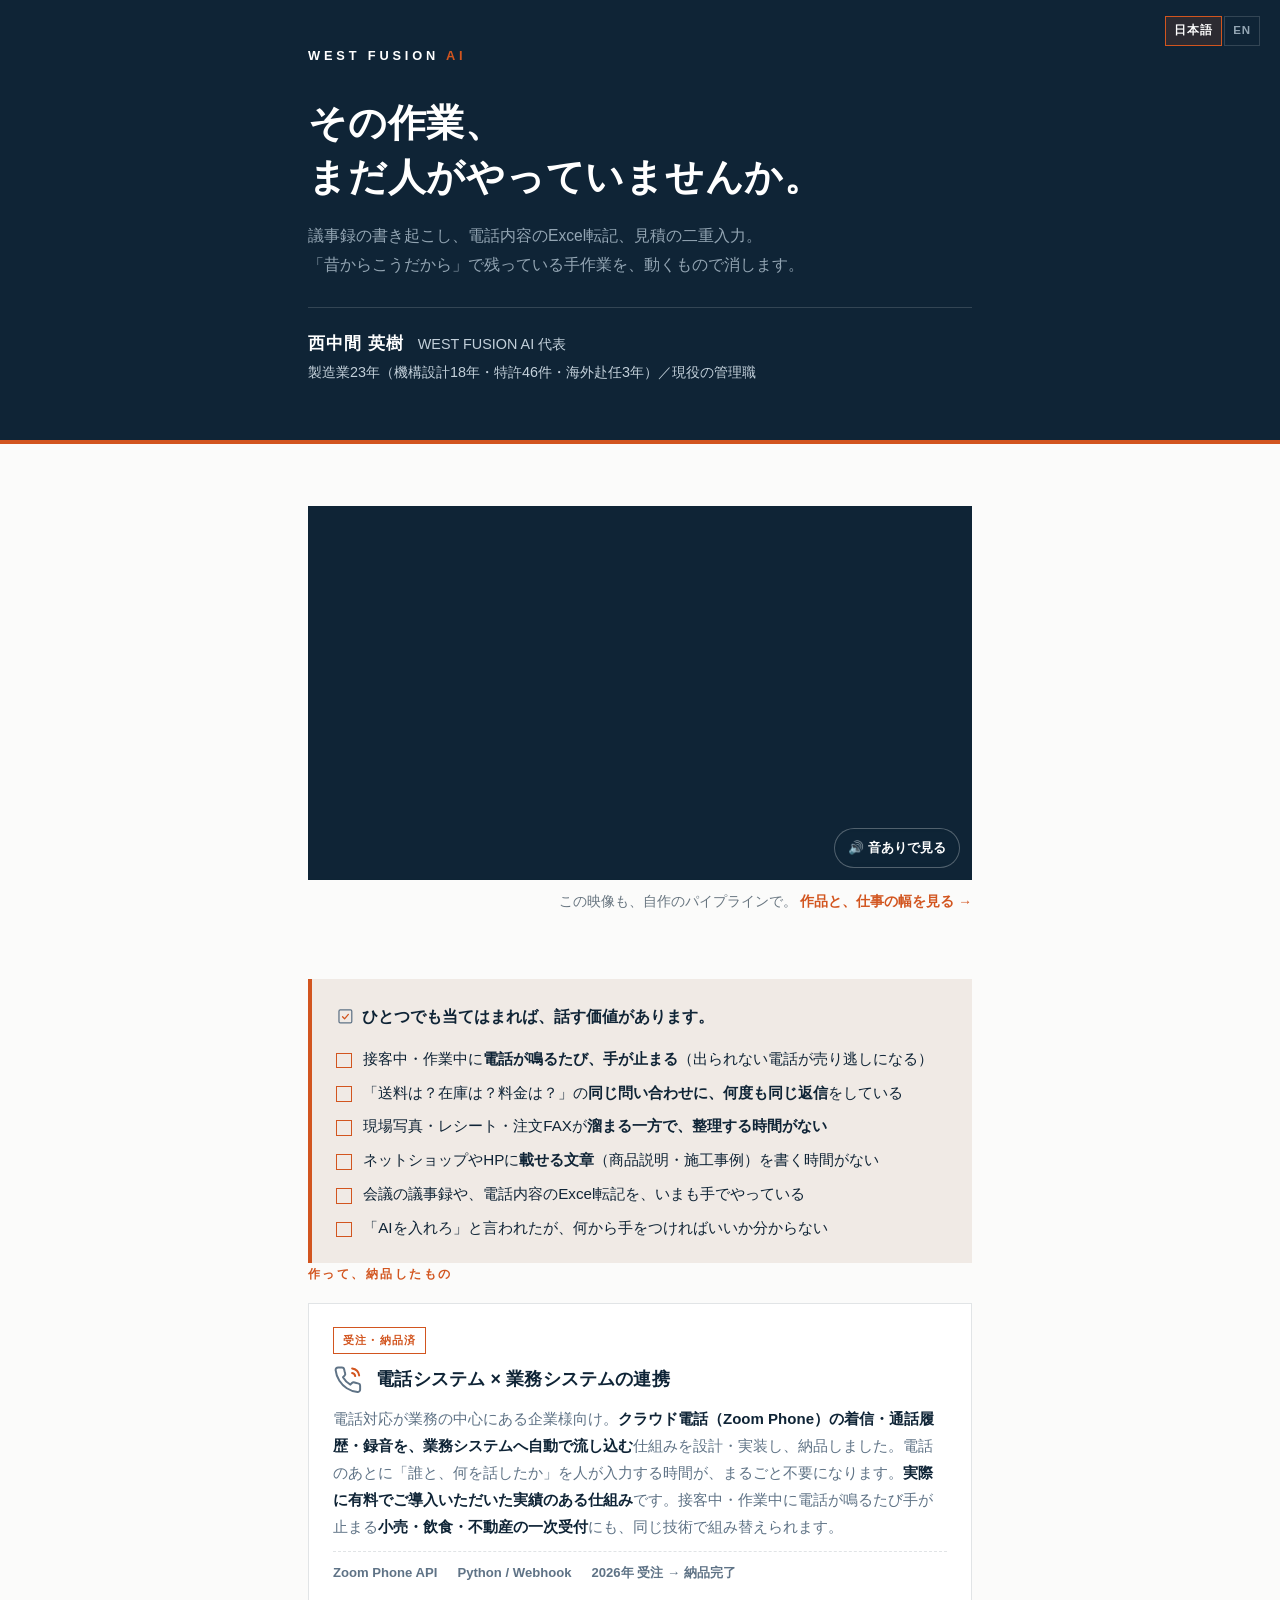
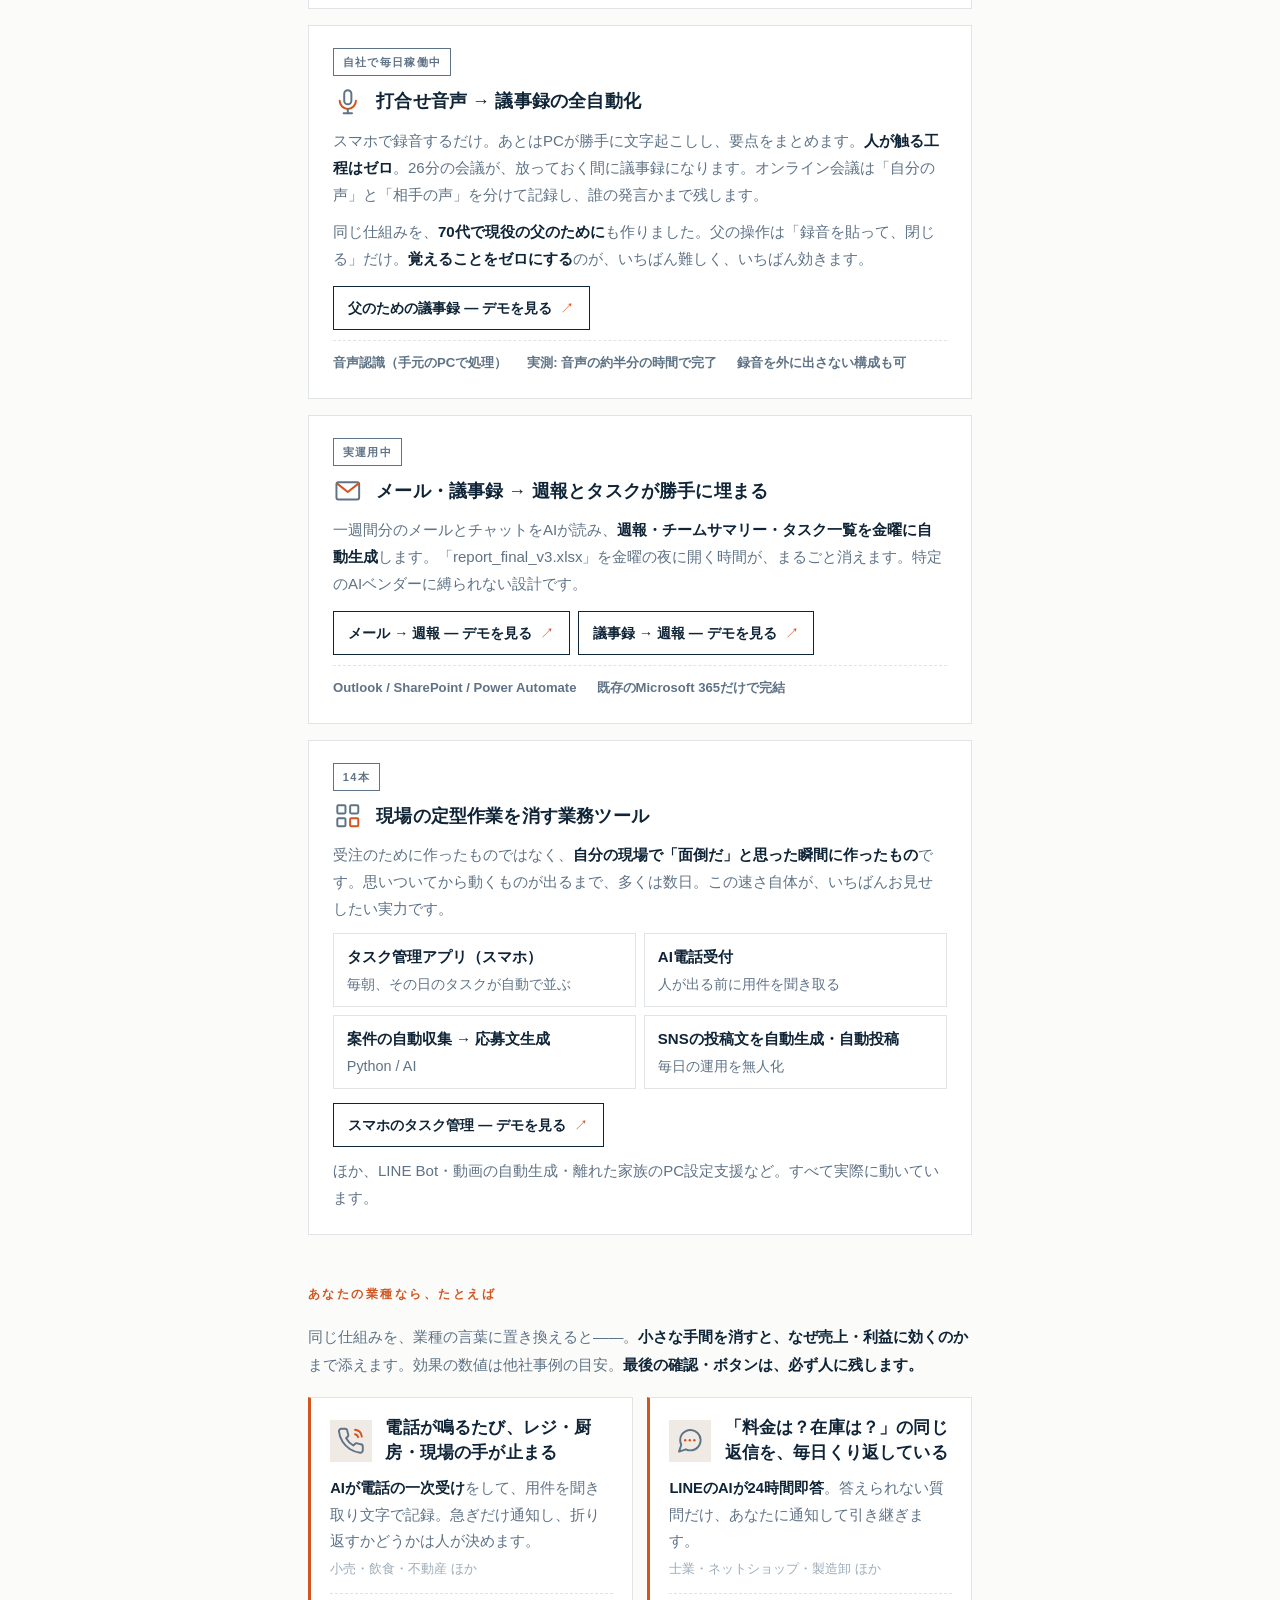
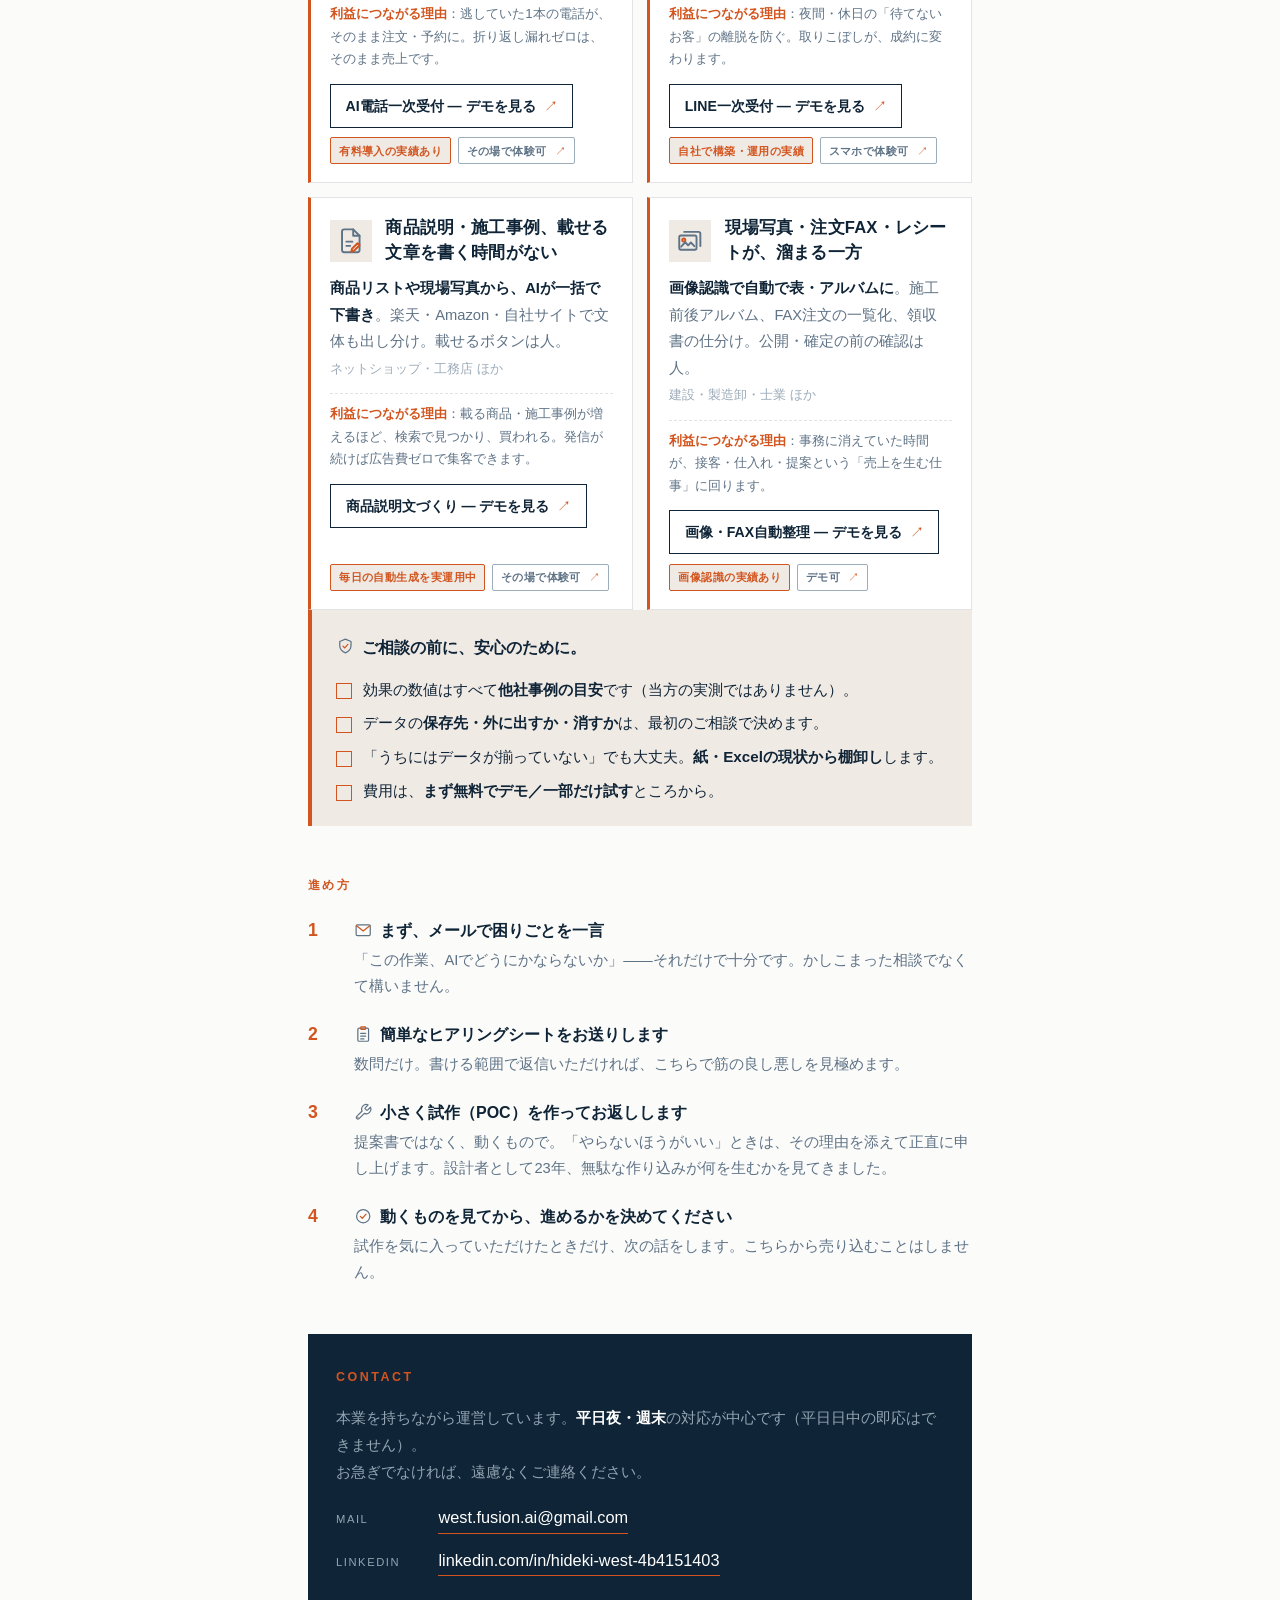
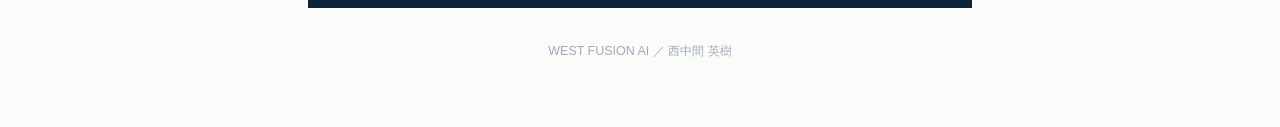
==== index.html @ ab620487 "feat: トップ⇄ポートフォリオを相互に繋ぐ(portfolioが孤立ページだったのを解消) 名刺QRの飛び先はトップのみで、/portfolio/ へはURL直打ちでしか辿り着けなかった。 - ト" ====
<!DOCTYPE html>
<html lang="ja">
<head>
<meta charset="utf-8">
<meta name="viewport" content="width=device-width, initial-scale=1">
<meta name="robots" content="noindex, nofollow">
<title>WEST FUSION AI — その作業、まだ人がやっていませんか。</title>
<style>
  :root{
    /* 帯(ヘッダー/連絡先)は両テーマとも常に濃紺で固定する。
       文字色トークン(--ink)と背景トークン(--band)を分けないと、
       ダークテーマで紺が反転して白文字が白背景に乗る。 */
    --band:#0F2436;
    --band-fg:#C3D0DA;
    --band-fg-strong:#FFFFFF;
    --band-muted:#93A5B3;
    --band-rule:rgba(255,255,255,.15);

    --ink:#0F2436;
    --ink-2:#17324A;
    --paper:#FBFBFA;
    --rust:#D2551F;
    --rust-soft:#F0EAE5;
    --steel:#5F7386;
    --steel-pale:#9DACB9;
    --rule:rgba(15,36,54,.12);
    --card:#FFFFFF;
    --jp:"Yu Gothic","游ゴシック体",YuGothic,"Hiragino Kaku Gothic ProN","Noto Sans JP",Meiryo,sans-serif;
    --en:"Helvetica Neue",Arial,"Segoe UI",sans-serif;
  }
  @media (prefers-color-scheme: dark){
    :root{--paper:#101820;--card:#18222C;--ink:#E6ECF1;--ink-2:#FFFFFF;--steel:#9BAEBE;--steel-pale:#6D8090;--rule:rgba(255,255,255,.12);--rust-soft:#2A2018;}
  }
  :root[data-theme="dark"]{--paper:#101820;--card:#18222C;--ink:#E6ECF1;--ink-2:#FFFFFF;--steel:#9BAEBE;--steel-pale:#6D8090;--rule:rgba(255,255,255,.12);--rust-soft:#2A2018;}
  :root[data-theme="light"]{--paper:#FBFBFA;--card:#FFFFFF;--ink:#0F2436;--ink-2:#17324A;--steel:#5F7386;--steel-pale:#9DACB9;--rule:rgba(15,36,54,.12);--rust-soft:#F0EAE5;}

  *{box-sizing:border-box}
  body{
    margin:0;background:var(--paper);color:var(--ink);
    font-family:var(--jp);line-height:1.85;
    font-feature-settings:"palt" 1;-webkit-font-smoothing:antialiased;
  }
  .wrap{max-width:44rem;margin:0 auto;padding:0 1.25rem 4rem}

  /* language toggle */
  .lang{
    position:absolute;top:1rem;right:1.25rem;z-index:2;
    display:flex;gap:.15rem;font-family:var(--en);font-size:.72rem;font-weight:700;letter-spacing:.08em;
  }
  .lang a{
    color:var(--band-muted);text-decoration:none;padding:.2rem .5rem;border:1px solid var(--band-rule);
  }
  .lang a[aria-current="true"]{color:var(--band-fg-strong);border-color:var(--rust);background:rgba(210,85,31,.15)}

  /* hero */
  header{
    position:relative;
    background:var(--band);color:var(--band-fg);
    padding:2.75rem 0 2.5rem;margin-bottom:2.5rem;
    border-bottom:4px solid var(--rust);
  }
  header .wrap{padding-bottom:0}
  .brand{
    font-family:var(--en);font-weight:700;font-size:.8rem;
    letter-spacing:.3em;color:var(--band-fg-strong);margin:0 0 1.75rem;
  }
  .brand span{color:var(--rust)}
  h1{
    font-size:clamp(1.55rem,5.6vw,2.35rem);line-height:1.45;margin:0 0 1rem;
    letter-spacing:.02em;text-wrap:balance;color:var(--band-fg-strong);font-weight:700;
  }
  .lede{margin:0;color:var(--band-muted);font-size:.98rem;max-width:34rem}
  .who{
    margin-top:1.75rem;padding-top:1.25rem;
    border-top:1px solid var(--band-rule);
    font-size:.9rem;color:var(--band-fg);
  }
  .who b{color:var(--band-fg-strong);font-size:1.05rem;letter-spacing:.06em}

  h2{
    font-size:.78rem;font-family:var(--en);letter-spacing:.2em;text-transform:uppercase;
    color:var(--rust);margin:3rem 0 1.1rem;font-weight:700;
  }
  h2:first-of-type{margin-top:0}

  /* checklist */
  .check{
    background:var(--rust-soft);border-left:4px solid var(--rust);
    padding:1.4rem 1.5rem;margin:0;
  }
  .check p{margin:0 0 .9rem;font-weight:700;font-size:1.02rem}
  .check ul{list-style:none;margin:0;padding:0;display:flex;flex-direction:column;gap:.55rem}
  .check li{position:relative;padding-left:1.7rem;font-size:.95rem;line-height:1.65}
  .check li::before{
    content:"";position:absolute;left:0;top:.45em;
    width:.85rem;height:.85rem;border:1.5px solid var(--rust);
  }

  /* proof cards */
  .proofs{display:flex;flex-direction:column;gap:1rem}
  .proof{
    background:var(--card);border:1px solid var(--rule);
    padding:1.4rem 1.5rem;display:flex;flex-direction:column;gap:.65rem;
  }
  .tag{
    display:inline-block;align-self:flex-start;
    font-size:.68rem;letter-spacing:.12em;font-weight:700;
    padding:.18rem .55rem;border:1px solid var(--rust);color:var(--rust);
  }
  .tag.live{border-color:var(--steel);color:var(--steel)}
  .proof h3{margin:0;font-size:1.12rem;line-height:1.5;letter-spacing:.01em}
  .proof p{margin:0;font-size:.94rem;color:var(--steel);line-height:1.8}
  .proof p b{color:var(--ink);font-weight:700}
  .meta{
    display:flex;flex-wrap:wrap;gap:.4rem 1.25rem;
    padding-top:.6rem;border-top:1px dashed var(--rule);
    font-size:.82rem;color:var(--steel-pale);font-family:var(--en);
  }
  .meta span b{color:var(--steel);font-family:var(--jp)}

  /* tools */
  .tools{display:grid;grid-template-columns:repeat(auto-fill,minmax(15rem,1fr));gap:.5rem;margin:0;padding:0;list-style:none}
  .tools li{
    font-size:.9rem;color:var(--steel);padding:.55rem .8rem;
    background:var(--card);border:1px solid var(--rule);
  }
  .tools li b{color:var(--ink);font-weight:700;display:block;font-size:.94rem}
  .note{font-size:.86rem;color:var(--steel-pale);margin:.9rem 0 0}

  /* demo links */
  .demos{display:flex;flex-wrap:wrap;gap:.5rem;margin-top:.2rem}
  .demo{
    display:inline-flex;align-items:center;gap:.5rem;
    text-decoration:none;font-size:.88rem;font-weight:700;
    color:var(--ink);background:transparent;
    border:1.5px solid var(--ink);padding:.5rem .9rem;
    transition:background .15s ease,color .15s ease;
  }
  .demo::after{content:"↗";font-family:var(--en);color:var(--rust);font-weight:400}
  .demo:hover,.demo:focus-visible{background:var(--ink);color:var(--paper)}
  .demo:hover::after,.demo:focus-visible::after{color:var(--rust)}
  .demo:focus-visible{outline:2px solid var(--rust);outline-offset:2px}
  @media (prefers-reduced-motion: reduce){.demo{transition:none}}

  /* how */
  .steps{list-style:none;counter-reset:s;margin:0;padding:0;display:flex;flex-direction:column;gap:1.15rem}
  .steps > li{
    counter-increment:s;
    display:grid;grid-template-columns:1.9rem minmax(0,1fr);
    column-gap:1rem;align-items:baseline;
  }
  .steps > li::before{
    content:counter(s);font-family:var(--en);font-weight:700;
    color:var(--rust);font-size:1.1rem;
  }
  .steps .step-body{min-width:0}
  .steps b{display:block;font-size:1rem;margin-bottom:.15rem}
  .steps span{display:block;font-size:.92rem;color:var(--steel);line-height:1.75}

  /* contact */
  .contact{
    margin-top:3rem;background:var(--band);color:var(--band-fg);
    padding:2rem 1.75rem;display:flex;flex-direction:column;gap:1rem;
  }
  .contact h2{color:var(--rust);margin:0}
  .contact p{margin:0;color:var(--band-muted);font-size:.92rem}
  .contact p b{color:var(--band-fg-strong)}
  .contact a{
    color:var(--band-fg-strong);text-decoration:none;border-bottom:1px solid var(--rust);
    font-family:var(--en);font-size:1.02rem;word-break:break-all;
  }
  .contact a:focus-visible{outline:2px solid var(--rust);outline-offset:3px}
  .rows{display:flex;flex-direction:column;gap:.7rem}
  .rows div{display:flex;gap:.9rem;align-items:baseline;flex-wrap:wrap}
  .rows .k{
    font-family:var(--en);font-size:.7rem;letter-spacing:.14em;text-transform:uppercase;
    color:var(--band-muted);min-width:5.5rem;
  }
  footer{margin-top:2rem;font-size:.78rem;color:var(--steel-pale);text-align:center}

  /* 業種別ユースケース */
  .lede2{color:var(--steel);font-size:.95rem;margin:.2rem 0 1.2rem;line-height:1.8}
  .lede2 b{color:var(--ink)}
  .uses{display:grid;grid-template-columns:1fr;gap:.9rem;margin:0}
  @media(min-width:40rem){.uses{grid-template-columns:1fr 1fr}}
  .use{background:var(--card);border:1px solid var(--rule);border-left:3px solid var(--rust);padding:1.1rem 1.2rem;display:flex;flex-direction:column;gap:.6rem}
  .use h3{margin:0;font-size:1.04rem;line-height:1.5;letter-spacing:.01em}
  .use p{margin:0;font-size:.92rem;color:var(--steel);line-height:1.8}
  .use p b{color:var(--ink);font-weight:700}
  .use small{color:var(--steel-pale);font-size:.82rem}
  .use .why{font-size:.83rem;color:var(--steel);background:transparent;border-top:1px dashed var(--rule);padding:.55rem 0 0;margin:.15rem 0 0;line-height:1.7}
  .use .why b{color:var(--rust);font-weight:700}
  .tags2{display:flex;flex-wrap:wrap;gap:.4rem;margin-top:auto}
  .t2{font-size:.68rem;font-weight:700;letter-spacing:.04em;padding:.16rem .5rem;border-radius:2px}
  .t2.real{background:var(--rust-soft);color:var(--rust);border:1px solid var(--rust)}
  .t2.demo{background:transparent;color:var(--steel);border:1px solid var(--steel-pale)}

  /* インラインSVGアイコン（線画・steel×rustの2色。currentColor+トークンで両テーマ対応） */
  .icon{fill:none;stroke:currentColor;stroke-width:1.6;stroke-linecap:round;stroke-linejoin:round;flex:none}
  .hd{display:flex;gap:.85rem;align-items:center}
  .hd h3{flex:1;min-width:0}
  .uicon{width:2.6rem;height:2.6rem;padding:.4rem;background:var(--rust-soft);color:var(--steel)}
  .picon{width:1.85rem;height:1.85rem;color:var(--steel)}
  .sicon{display:inline-block;width:1.15em;height:1.15em;vertical-align:-.2em;margin-right:.45em;color:var(--steel)}
</style>
</head>
<body>

<!-- アイコン定義（インラインSVGのみ・外部参照なし） -->
<svg width="0" height="0" style="position:absolute" aria-hidden="true">
  <defs>
    <symbol id="ic-phone" viewBox="0 0 24 24">
      <path d="M22 16.92v3a2 2 0 0 1-2.18 2 19.79 19.79 0 0 1-8.63-3.07 19.5 19.5 0 0 1-6-6 19.79 19.79 0 0 1-3.07-8.67A2 2 0 0 1 4.11 2h3a2 2 0 0 1 2 1.72 12.84 12.84 0 0 0 .7 2.81 2 2 0 0 1-.45 2.11L8.09 9.91a16 16 0 0 0 6 6l1.27-1.27a2 2 0 0 1 2.11-.45 12.84 12.84 0 0 0 2.81.7A2 2 0 0 1 22 16.92z"/>
      <path stroke="var(--rust)" d="M15.5 6.5a2.9 2.9 0 0 1 2.5 2.5"/>
      <path stroke="var(--rust)" d="M15.5 2.8a6.6 6.6 0 0 1 5.7 5.7"/>
    </symbol>
    <symbol id="ic-chat" viewBox="0 0 24 24">
      <path d="M21 11.5a8.38 8.38 0 0 1-.9 3.8 8.5 8.5 0 0 1-7.6 4.7 8.38 8.38 0 0 1-3.8-.9L3 21l1.9-5.7a8.38 8.38 0 0 1-.9-3.8 8.5 8.5 0 0 1 4.7-7.6 8.38 8.38 0 0 1 3.8-.9h.5a8.48 8.48 0 0 1 8 8v.5z"/>
      <circle cx="8.2" cy="11.5" r="1" fill="var(--rust)" stroke="none"/>
      <circle cx="12" cy="11.5" r="1" fill="var(--rust)" stroke="none"/>
      <circle cx="15.8" cy="11.5" r="1" fill="var(--rust)" stroke="none"/>
    </symbol>
    <symbol id="ic-doc" viewBox="0 0 24 24">
      <path d="M14 2.5H6.5a1.8 1.8 0 0 0-1.8 1.8v15.4a1.8 1.8 0 0 0 1.8 1.8h11a1.8 1.8 0 0 0 1.8-1.8V7.8z"/>
      <path d="M14 2.5v5.3h5.3"/>
      <path d="M8.3 12.7h5"/>
      <path d="M8.3 16.2h3.2"/>
      <path stroke="var(--rust)" d="M13 18.6l4.6-4.6 1.7 1.7-4.6 4.6-2.3.6z"/>
    </symbol>
    <symbol id="ic-photos" viewBox="0 0 24 24">
      <path d="M7.3 4.6h11.9a1.6 1.6 0 0 1 1.6 1.6v10.2"/>
      <rect x="3.2" y="7.6" width="14.4" height="11.8" rx="1.4"/>
      <circle cx="7" cy="11.4" r="1.3" stroke="var(--rust)"/>
      <path d="M4.8 16.9l3.4-3.7 2.4 2.6 2.3-2.4 2.9 3.1"/>
    </symbol>
    <symbol id="ic-mic" viewBox="0 0 24 24">
      <path d="M12 2.6a2.9 2.9 0 0 1 2.9 2.9v5.6a2.9 2.9 0 0 1-5.8 0V5.5A2.9 2.9 0 0 1 12 2.6z"/>
      <path stroke="var(--rust)" d="M18.6 11.2a6.6 6.6 0 0 1-13.2 0"/>
      <path d="M12 17.8v3.4"/>
      <path d="M8.6 21.2h6.8"/>
    </symbol>
    <symbol id="ic-mail" viewBox="0 0 24 24">
      <rect x="2.8" y="5" width="18.4" height="14" rx="1.6"/>
      <path stroke="var(--rust)" d="M3.4 6.2 12 13l8.6-6.8"/>
    </symbol>
    <symbol id="ic-grid" viewBox="0 0 24 24">
      <rect x="3.5" y="3.5" width="6.6" height="6.6" rx=".9"/>
      <rect x="13.9" y="3.5" width="6.6" height="6.6" rx=".9"/>
      <rect x="3.5" y="13.9" width="6.6" height="6.6" rx=".9"/>
      <rect x="13.9" y="13.9" width="6.6" height="6.6" rx=".9" stroke="var(--rust)"/>
    </symbol>
    <symbol id="ic-check" viewBox="0 0 24 24">
      <rect x="3.8" y="3.8" width="16.4" height="16.4" rx="1.6"/>
      <path stroke="var(--rust)" d="M8.4 12.4l2.6 2.7 4.8-5.6"/>
    </symbol>
    <symbol id="ic-shield" viewBox="0 0 24 24">
      <path d="M12 2.8l7.2 2.9v5.2c0 4.6-3 7.7-7.2 9.3-4.2-1.6-7.2-4.7-7.2-9.3V5.7z"/>
      <path stroke="var(--rust)" d="M8.9 11.7l2.3 2.3 4-4.6"/>
    </symbol>
    <symbol id="ic-sheet" viewBox="0 0 24 24">
      <rect x="5" y="4.2" width="14" height="17" rx="1.6"/>
      <rect x="8.8" y="2.4" width="6.4" height="3.4" rx="1" stroke="var(--rust)"/>
      <path d="M8.8 11h6.4"/>
      <path d="M8.8 14.6h6.4"/>
      <path d="M8.8 18.2h4.2"/>
    </symbol>
    <symbol id="ic-build" viewBox="0 0 24 24">
      <path d="M14.7 6.3a1 1 0 0 0 0 1.4l1.6 1.6a1 1 0 0 0 1.4 0l3.77-3.77a6 6 0 0 1-7.94 7.94l-6.91 6.91a2.12 2.12 0 0 1-3-3l6.91-6.91a6 6 0 0 1 7.94-7.94l-3.76 3.76z"/>
      <circle cx="5.1" cy="18.9" r=".95" fill="var(--rust)" stroke="none"/>
    </symbol>
    <symbol id="ic-decide" viewBox="0 0 24 24">
      <circle cx="12" cy="12" r="8.6"/>
      <path stroke="var(--rust)" d="M8.3 12.3l2.5 2.6 4.9-5.5"/>
    </symbol>
  </defs>
</svg>

<header>
  <nav class="lang" aria-label="Language">
    <a href="/" hreflang="ja" aria-current="true">日本語</a>
    <a href="/en/" hreflang="en">EN</a>
  </nav>
  <div class="wrap">
    <p class="brand">WEST FUSION <span>AI</span></p>
    <h1>その作業、<br>まだ人がやっていませんか。</h1>
    <p class="lede">議事録の書き起こし、電話内容のExcel転記、見積の二重入力。<br>「昔からこうだから」で残っている手作業を、動くもので消します。</p>
    <p class="who"><b>西中間 英樹</b>　WEST FUSION AI 代表<br>製造業23年（機構設計18年・特許46件・海外赴任3年）／現役の管理職</p>
  </div>
</header>

<style>
  .reel-hero{padding:1.4rem 0 0}
  .reel{position:relative;aspect-ratio:16/9;background:var(--band);border:1px solid var(--rule);overflow:hidden}
  .reel video{width:100%;height:100%;display:block;object-fit:cover}
  .reel-sound{position:absolute;right:.7rem;bottom:.7rem;font:inherit;font-size:.8rem;font-weight:700;
    color:#fff;background:rgba(15,36,54,.72);border:1px solid rgba(255,255,255,.28);
    padding:.42rem .82rem;border-radius:999px;cursor:pointer;-webkit-backdrop-filter:blur(2px);backdrop-filter:blur(2px)}
  .reel-sound:hover,.reel-sound:focus-visible{background:var(--rust);border-color:var(--rust);outline:none}
  .reel-more{margin:.6rem 0 0;text-align:right;font-size:.86rem}
  .reel-more a{color:var(--rust);text-decoration:none;font-weight:700;border-bottom:1px solid transparent;padding-bottom:1px}
  .reel-more a:hover,.reel-more a:focus-visible{border-bottom-color:var(--rust);outline:none}
  .reel-more .sub{color:var(--ink);opacity:.62;font-weight:400}
</style>
<section class="reel-hero">
  <div class="wrap">
    <div class="reel">
      <video id="reelvid" src="hero_reel.mp4" autoplay muted loop playsinline preload="metadata"></video>
      <button class="reel-sound" id="reelSound" type="button" aria-label="音ありで最初から再生">🔊 音ありで見る</button>
    </div>
    <p class="reel-more"><span class="sub">この映像も、自作のパイプラインで。</span> <a href="portfolio/">作品と、仕事の幅を見る →</a></p>
  </div>
</section>
<script>
  (function(){
    var v=document.getElementById('reelvid'),b=document.getElementById('reelSound');
    if(!v||!b)return;
    b.addEventListener('click',function(){
      if(v.muted){v.muted=false;v.loop=false;v.currentTime=0;v.play();b.textContent='🔇 ミュート';}
      else{v.muted=true;v.loop=true;b.textContent='🔊 音ありで見る';}
    });
    v.addEventListener('ended',function(){v.muted=true;v.loop=true;v.play();b.textContent='🔊 音ありで見る';});
  })();
</script>

<main class="wrap">

  <section class="check">
    <p><svg class="icon sicon" aria-hidden="true"><use href="#ic-check"/></svg>ひとつでも当てはまれば、話す価値があります。</p>
    <ul>
      <li>接客中・作業中に<b>電話が鳴るたび、手が止まる</b>（出られない電話が売り逃しになる）</li>
      <li>「送料は？在庫は？料金は？」の<b>同じ問い合わせに、何度も同じ返信</b>をしている</li>
      <li>現場写真・レシート・注文FAXが<b>溜まる一方で、整理する時間がない</b></li>
      <li>ネットショップやHPに<b>載せる文章</b>（商品説明・施工事例）を書く時間がない</li>
      <li>会議の議事録や、電話内容のExcel転記を、いまも手でやっている</li>
      <li>「AIを入れろ」と言われたが、何から手をつければいいか分からない</li>
    </ul>
  </section>

  <h2>作って、納品したもの</h2>
  <div class="proofs">

    <article class="proof">
      <span class="tag">受注・納品済</span>
      <div class="hd"><svg class="icon picon" aria-hidden="true"><use href="#ic-phone"/></svg><h3>電話システム × 業務システムの連携</h3></div>
      <p>電話対応が業務の中心にある企業様向け。<b>クラウド電話（Zoom Phone）の着信・通話履歴・録音を、業務システムへ自動で流し込む</b>仕組みを設計・実装し、納品しました。電話のあとに「誰と、何を話したか」を人が入力する時間が、まるごと不要になります。<b>実際に有料でご導入いただいた実績のある仕組み</b>です。接客中・作業中に電話が鳴るたび手が止まる<b>小売・飲食・不動産の一次受付</b>にも、同じ技術で組み替えられます。</p>
      <div class="meta">
        <span><b>Zoom Phone API</b></span>
        <span><b>Python / Webhook</b></span>
        <span><b>2026年 受注 → 納品完了</b></span>
      </div>
    </article>

    <article class="proof">
      <span class="tag live">自社で毎日稼働中</span>
      <div class="hd"><svg class="icon picon" aria-hidden="true"><use href="#ic-mic"/></svg><h3>打合せ音声 → 議事録の全自動化</h3></div>
      <p>スマホで録音するだけ。あとはPCが勝手に文字起こしし、要点をまとめます。<b>人が触る工程はゼロ</b>。26分の会議が、放っておく間に議事録になります。オンライン会議は「自分の声」と「相手の声」を分けて記録し、誰の発言かまで残します。</p>
      <p>同じ仕組みを、<b>70代で現役の父のために</b>も作りました。父の操作は「録音を貼って、閉じる」だけ。<b>覚えることをゼロにする</b>のが、いちばん難しく、いちばん効きます。</p>
      <div class="demos">
        <a class="demo" href="https://westfusionai.github.io/ai-meeting-memo-father-demo/">父のための議事録 — デモを見る</a>
      </div>
      <div class="meta">
        <span><b>音声認識（手元のPCで処理）</b></span>
        <span><b>実測: 音声の約半分の時間で完了</b></span>
        <span><b>録音を外に出さない構成も可</b></span>
      </div>
    </article>

    <article class="proof">
      <span class="tag live">実運用中</span>
      <div class="hd"><svg class="icon picon" aria-hidden="true"><use href="#ic-mail"/></svg><h3>メール・議事録 → 週報とタスクが勝手に埋まる</h3></div>
      <p>一週間分のメールとチャットをAIが読み、<b>週報・チームサマリー・タスク一覧を金曜に自動生成</b>します。「report_final_v3.xlsx」を金曜の夜に開く時間が、まるごと消えます。特定のAIベンダーに縛られない設計です。</p>
      <div class="demos">
        <a class="demo" href="https://westfusionai.github.io/email-thread-demo/">メール → 週報 — デモを見る</a>
        <a class="demo" href="https://westfusionai.github.io/weekly-report-generator-demo/">議事録 → 週報 — デモを見る</a>
      </div>
      <div class="meta">
        <span><b>Outlook / SharePoint / Power Automate</b></span>
        <span><b>既存のMicrosoft 365だけで完結</b></span>
      </div>
    </article>

    <article class="proof">
      <span class="tag live">14本</span>
      <div class="hd"><svg class="icon picon" aria-hidden="true"><use href="#ic-grid"/></svg><h3>現場の定型作業を消す業務ツール</h3></div>
      <p>受注のために作ったものではなく、<b>自分の現場で「面倒だ」と思った瞬間に作ったもの</b>です。思いついてから動くものが出るまで、多くは数日。この速さ自体が、いちばんお見せしたい実力です。</p>
      <ul class="tools">
        <li><b>タスク管理アプリ（スマホ）</b>毎朝、その日のタスクが自動で並ぶ</li>
        <li><b>AI電話受付</b>人が出る前に用件を聞き取る</li>
        <li><b>案件の自動収集 → 応募文生成</b>Python / AI</li>
        <li><b>SNSの投稿文を自動生成・自動投稿</b>毎日の運用を無人化</li>
      </ul>
      <div class="demos">
        <a class="demo" href="https://westfusionai.github.io/ceo-tasks-demo/">スマホのタスク管理 — デモを見る</a>
      </div>
      <p class="note">ほか、LINE Bot・動画の自動生成・離れた家族のPC設定支援など。すべて実際に動いています。</p>
    </article>

  </div>

  <h2>あなたの業種なら、たとえば</h2>
  <p class="lede2">同じ仕組みを、業種の言葉に置き換えると——。<b>小さな手間を消すと、なぜ売上・利益に効くのか</b>まで添えます。効果の数値は他社事例の目安。<b>最後の確認・ボタンは、必ず人に残します。</b></p>
  <div class="uses">
    <article class="use">
      <div class="hd"><svg class="icon uicon" aria-hidden="true"><use href="#ic-phone"/></svg><h3>電話が鳴るたび、レジ・厨房・現場の手が止まる</h3></div>
      <p><b>AIが電話の一次受け</b>をして、用件を聞き取り文字で記録。急ぎだけ通知し、折り返すかどうかは人が決めます。<br><small>小売・飲食・不動産 ほか</small></p>
      <p class="why"><b>利益につながる理由</b>：逃していた1本の電話が、そのまま注文・予約に。折り返し漏れゼロは、そのまま売上です。</p>
      <div class="demos"><a class="demo" href="https://westfusionai.github.io/phone-reception-demo/">AI電話一次受付 — デモを見る</a></div>
      <div class="tags2"><span class="t2 real">有料導入の実績あり</span><span class="t2 demo">その場で体験可</span></div>
    </article>
    <article class="use">
      <div class="hd"><svg class="icon uicon" aria-hidden="true"><use href="#ic-chat"/></svg><h3>「料金は？在庫は？」の同じ返信を、毎日くり返している</h3></div>
      <p><b>LINEのAIが24時間即答</b>。答えられない質問だけ、あなたに通知して引き継ぎます。<br><small>士業・ネットショップ・製造卸 ほか</small></p>
      <p class="why"><b>利益につながる理由</b>：夜間・休日の「待てないお客」の離脱を防ぐ。取りこぼしが、成約に変わります。</p>
      <div class="demos"><a class="demo" href="https://westfusionai.github.io/line-reception-demo/">LINE一次受付 — デモを見る</a></div>
      <div class="tags2"><span class="t2 real">自社で構築・運用の実績</span><span class="t2 demo">スマホで体験可</span></div>
    </article>
    <article class="use">
      <div class="hd"><svg class="icon uicon" aria-hidden="true"><use href="#ic-doc"/></svg><h3>商品説明・施工事例、載せる文章を書く時間がない</h3></div>
      <p><b>商品リストや現場写真から、AIが一括で下書き</b>。楽天・Amazon・自社サイトで文体も出し分け。載せるボタンは人。<br><small>ネットショップ・工務店 ほか</small></p>
      <p class="why"><b>利益につながる理由</b>：載る商品・施工事例が増えるほど、検索で見つかり、買われる。発信が続けば広告費ゼロで集客できます。</p>
      <div class="demos"><a class="demo" href="https://westfusionai.github.io/product-copy-demo/">商品説明文づくり — デモを見る</a></div>
      <div class="tags2"><span class="t2 real">毎日の自動生成を実運用中</span><span class="t2 demo">その場で体験可</span></div>
    </article>
    <article class="use">
      <div class="hd"><svg class="icon uicon" aria-hidden="true"><use href="#ic-photos"/></svg><h3>現場写真・注文FAX・レシートが、溜まる一方</h3></div>
      <p><b>画像認識で自動で表・アルバムに</b>。施工前後アルバム、FAX注文の一覧化、領収書の仕分け。公開・確定の前の確認は人。<br><small>建設・製造卸・士業 ほか</small></p>
      <p class="why"><b>利益につながる理由</b>：事務に消えていた時間が、接客・仕入れ・提案という「売上を生む仕事」に回ります。</p>
      <div class="demos"><a class="demo" href="https://westfusionai.github.io/image-organize-demo/">画像・FAX自動整理 — デモを見る</a></div>
      <div class="tags2"><span class="t2 real">画像認識の実績あり</span><span class="t2 demo">デモ可</span></div>
    </article>
  </div>

  <section class="check">
    <p><svg class="icon sicon" aria-hidden="true"><use href="#ic-shield"/></svg>ご相談の前に、安心のために。</p>
    <ul>
      <li>効果の数値はすべて<b>他社事例の目安</b>です（当方の実測ではありません）。</li>
      <li>データの<b>保存先・外に出すか・消すか</b>は、最初のご相談で決めます。</li>
      <li>「うちにはデータが揃っていない」でも大丈夫。<b>紙・Excelの現状から棚卸し</b>します。</li>
      <li>費用は、<b>まず無料でデモ／一部だけ試す</b>ところから。</li>
    </ul>
  </section>

  <h2>進め方</h2>
  <ol class="steps">
    <li><div class="step-body"><b><svg class="icon sicon" aria-hidden="true"><use href="#ic-mail"/></svg>まず、メールで困りごとを一言</b><span>「この作業、AIでどうにかならないか」——それだけで十分です。かしこまった相談でなくて構いません。</span></div></li>
    <li><div class="step-body"><b><svg class="icon sicon" aria-hidden="true"><use href="#ic-sheet"/></svg>簡単なヒアリングシートをお送りします</b><span>数問だけ。書ける範囲で返信いただければ、こちらで筋の良し悪しを見極めます。</span></div></li>
    <li><div class="step-body"><b><svg class="icon sicon" aria-hidden="true"><use href="#ic-build"/></svg>小さく試作（POC）を作ってお返しします</b><span>提案書ではなく、動くもので。「やらないほうがいい」ときは、その理由を添えて正直に申し上げます。設計者として23年、無駄な作り込みが何を生むかを見てきました。</span></div></li>
    <li><div class="step-body"><b><svg class="icon sicon" aria-hidden="true"><use href="#ic-decide"/></svg>動くものを見てから、進めるかを決めてください</b><span>試作を気に入っていただけたときだけ、次の話をします。こちらから売り込むことはしません。</span></div></li>
  </ol>

  <section class="contact">
    <h2>Contact</h2>
    <p>本業を持ちながら運営しています。<b>平日夜・週末</b>の対応が中心です（平日日中の即応はできません）。<br>お急ぎでなければ、遠慮なくご連絡ください。</p>
    <div class="rows">
      <div><span class="k">Mail</span><a href="mailto:west.fusion.ai@gmail.com">west.fusion.ai@gmail.com</a></div>
      <div><span class="k">LinkedIn</span><a href="https://www.linkedin.com/in/hideki-west-4b4151403/">linkedin.com/in/hideki-west-4b4151403</a></div>
    </div>
  </section>

  <footer>WEST FUSION AI ／ 西中間 英樹</footer>
</main>

</body>
</html>
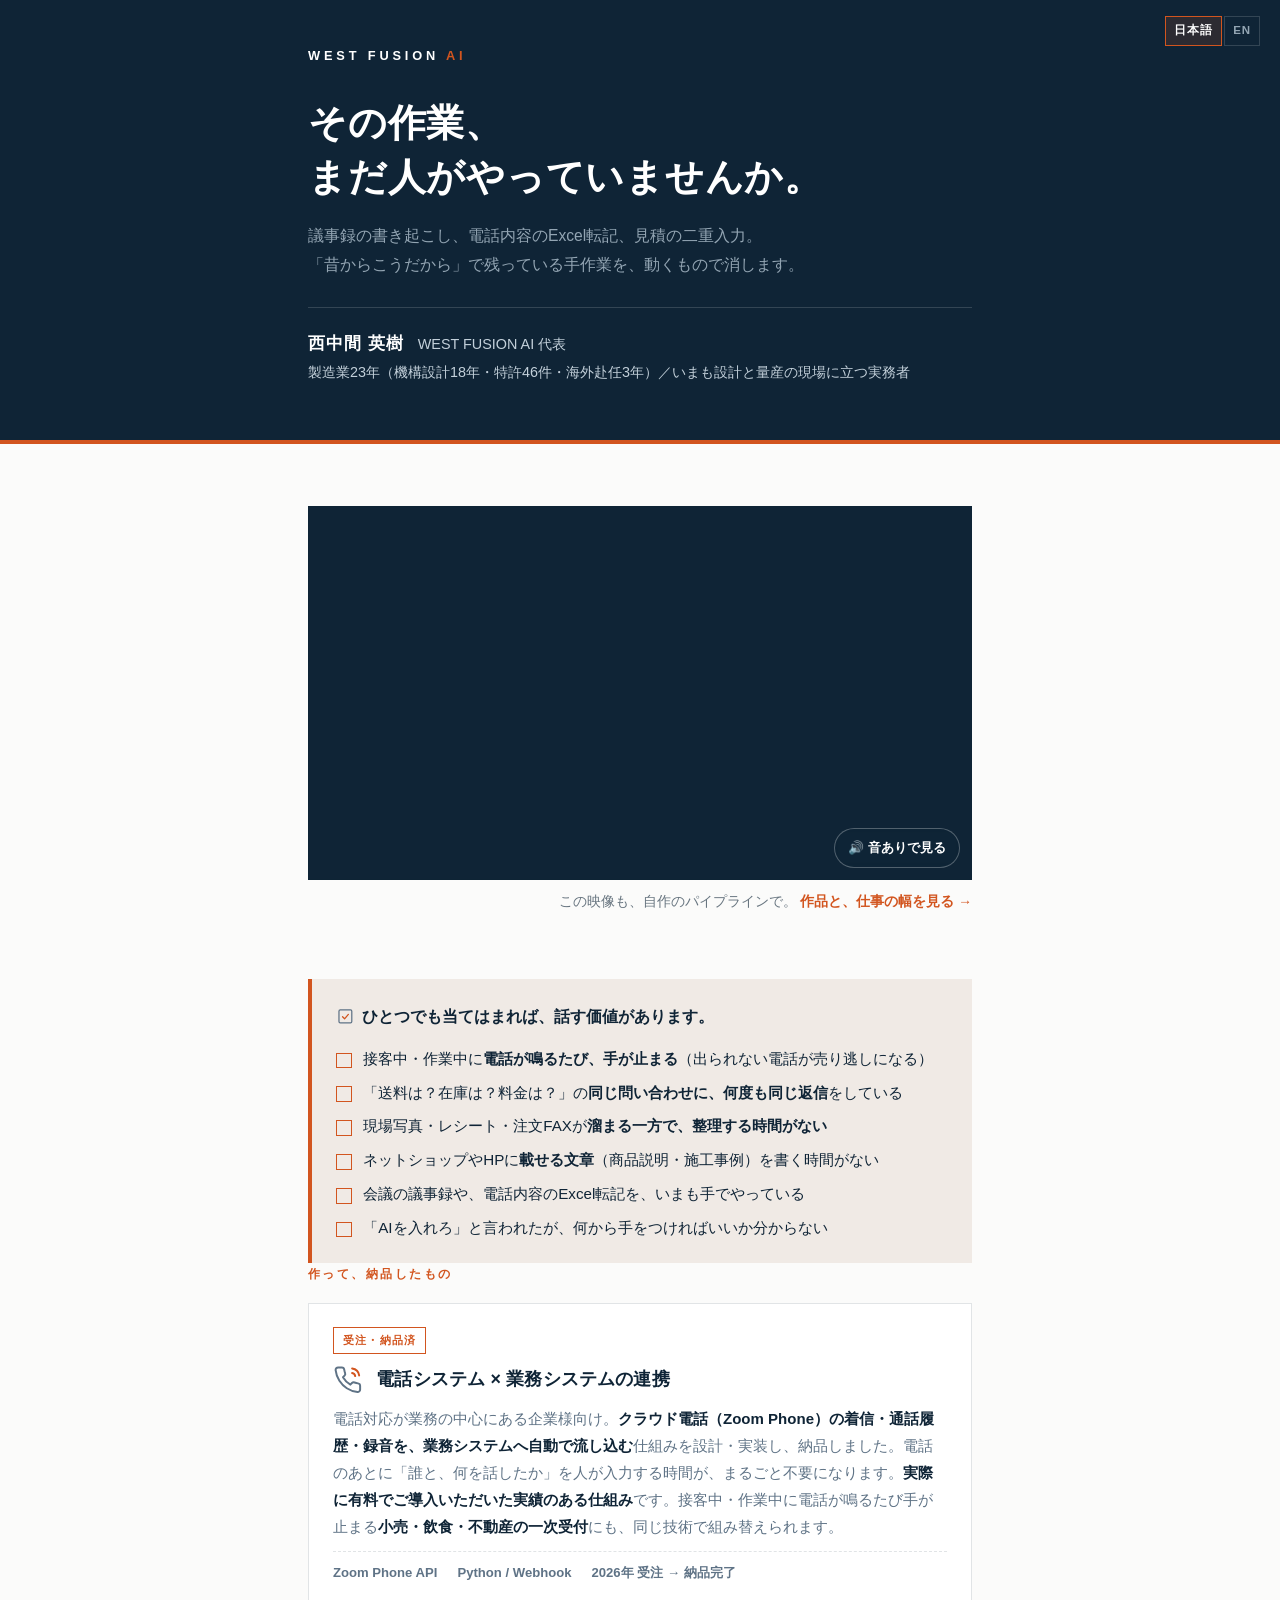
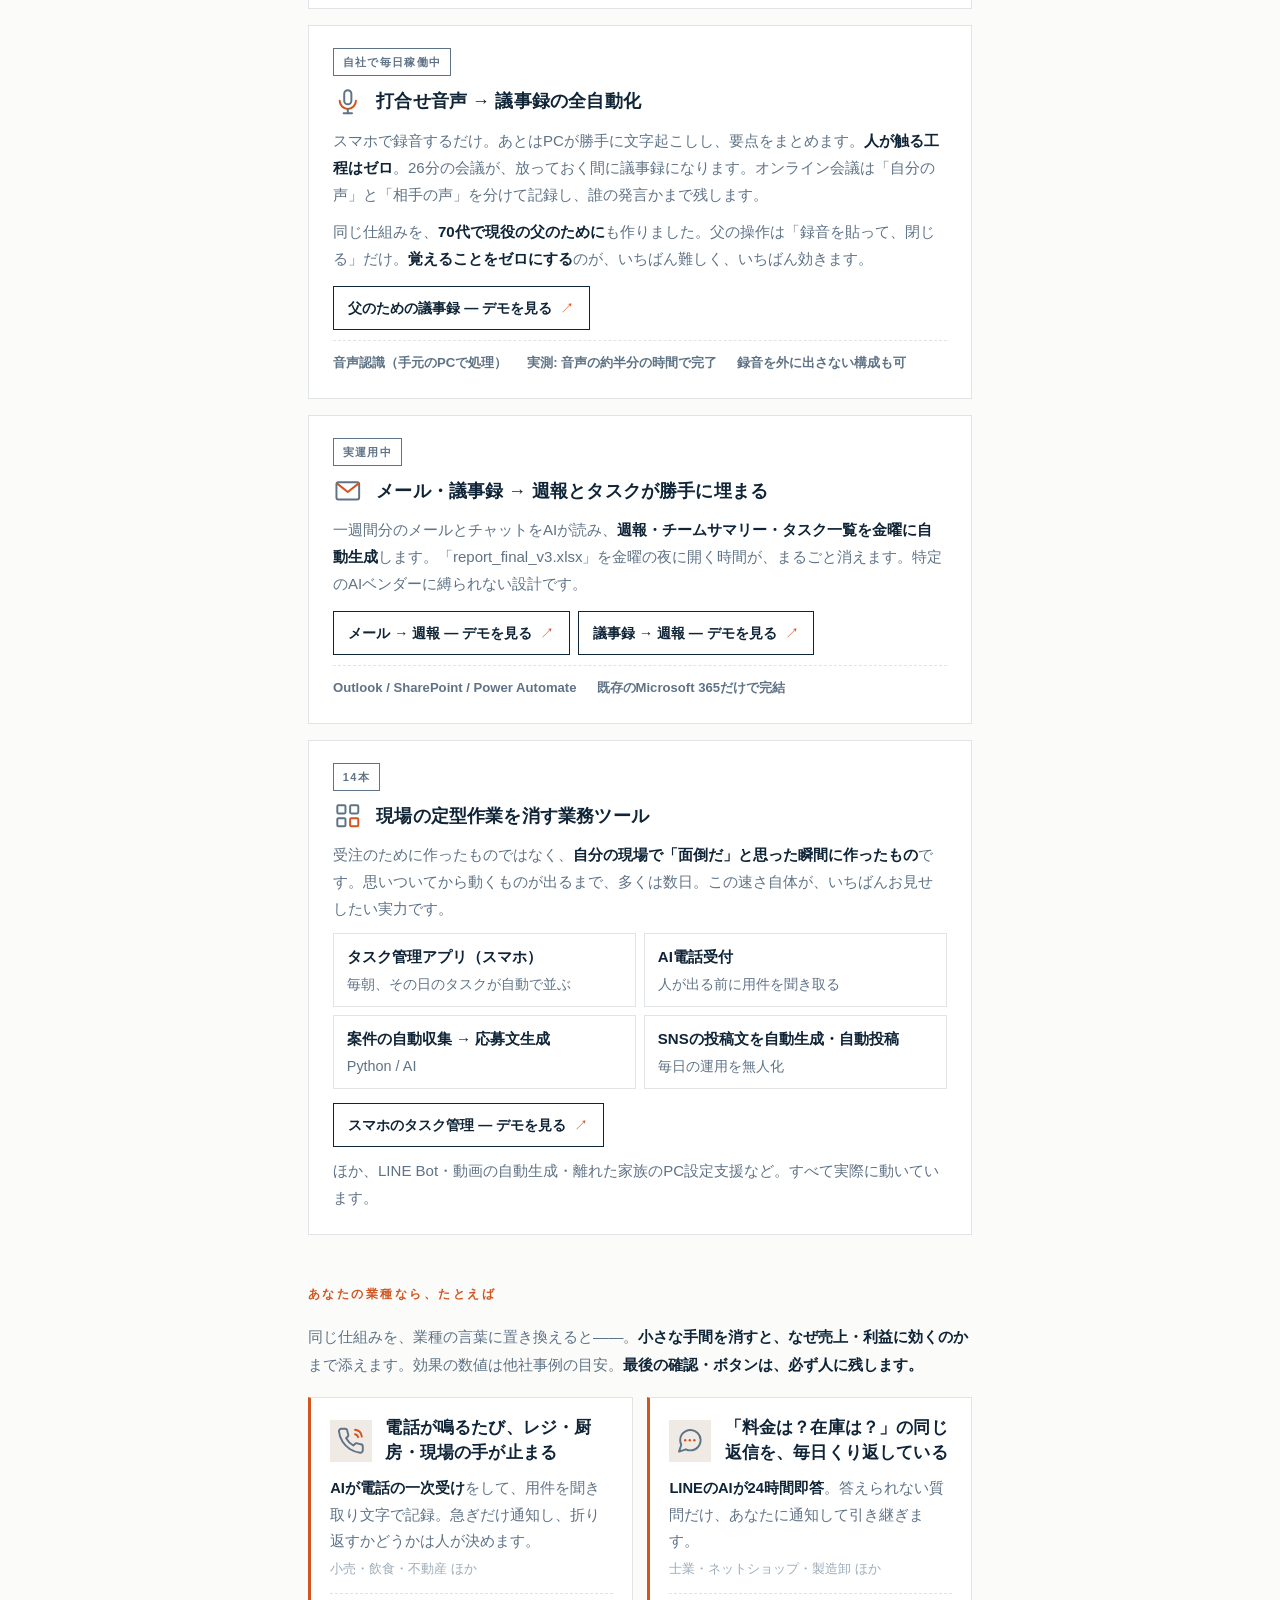
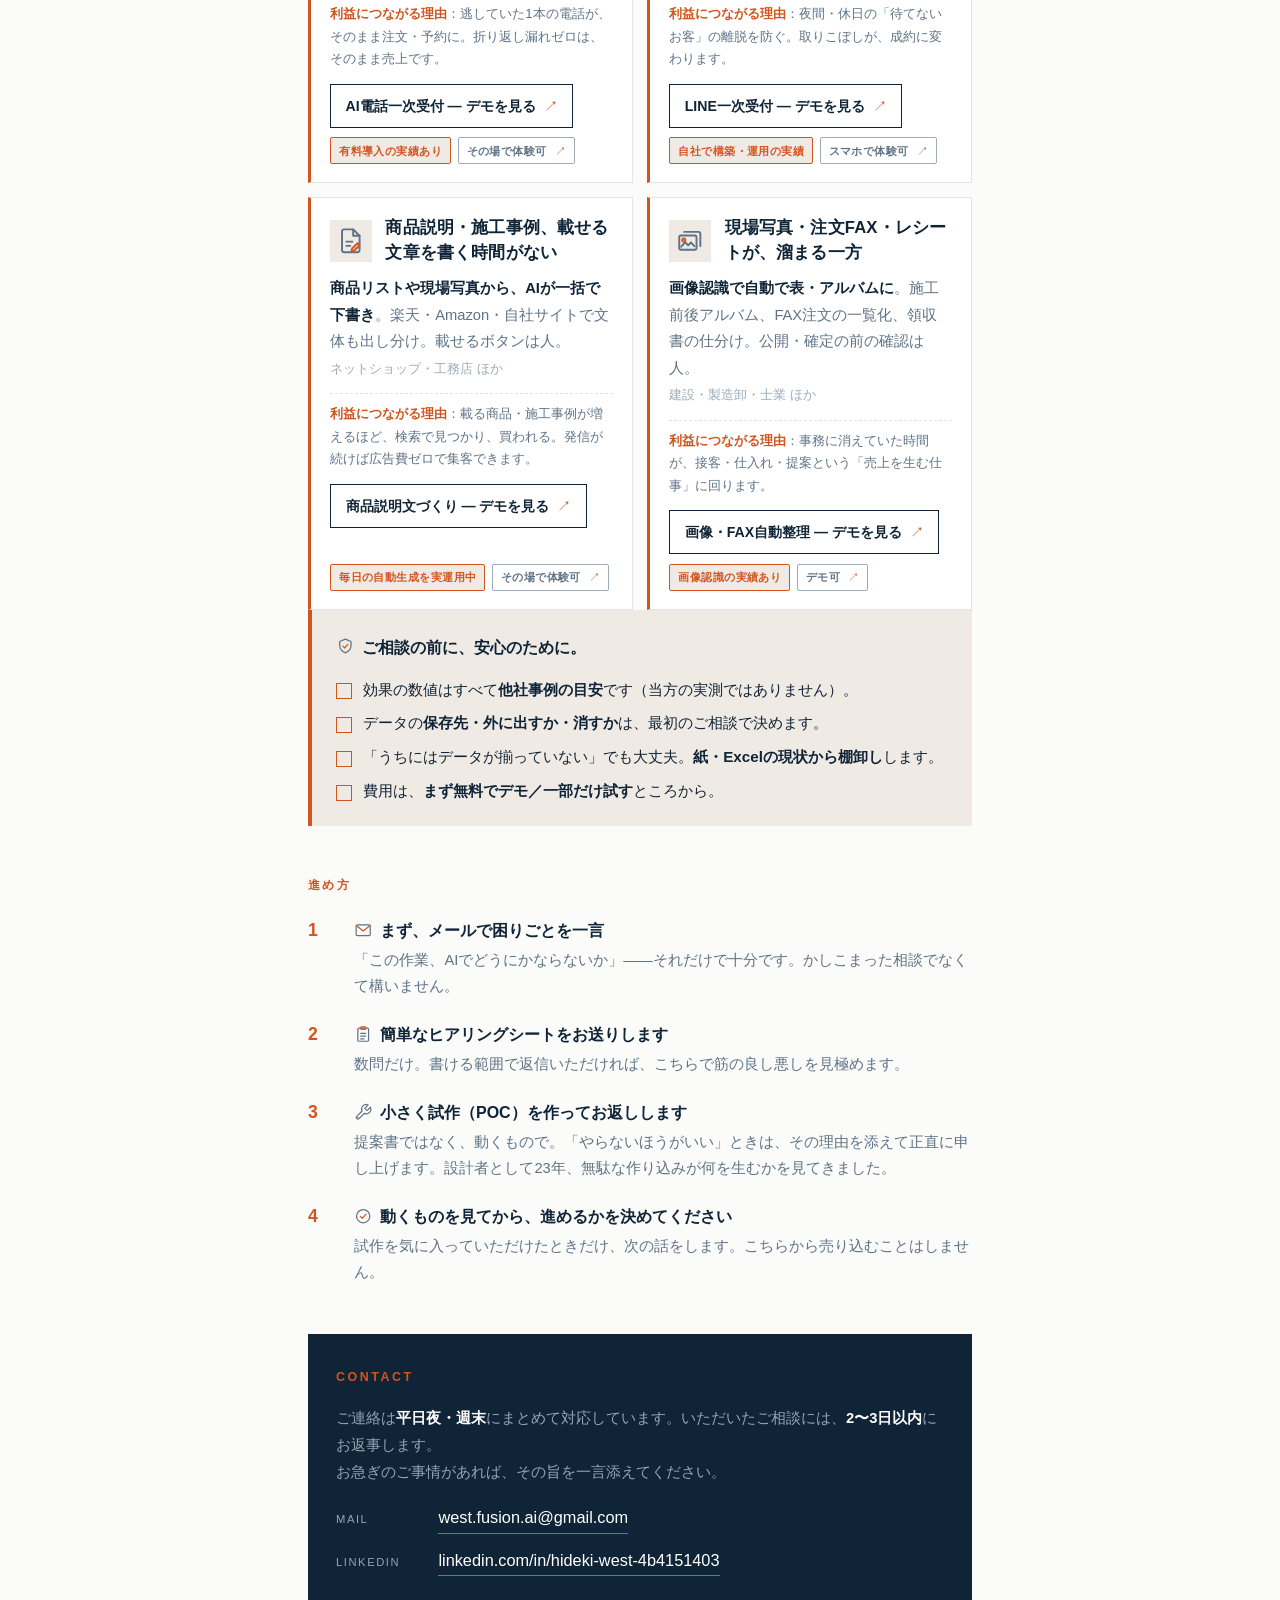
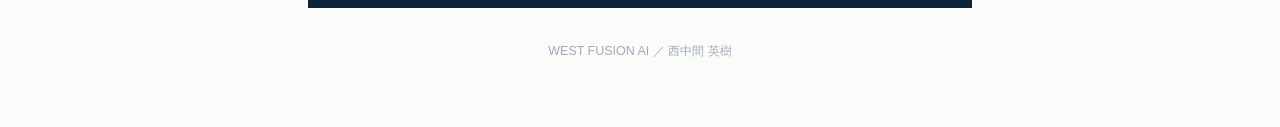
==== commit 0a6804d0: "fix: 「副業だから」の枠組みを外す。事実(製造業23年・いまも現場)は残し、所属語と否定形を落とす 会長指摘=トップ/portfolio/掲載プロフィールとも「本業を持つ人が片手間で」と読めていた" ====
--- a/index.html
+++ b/index.html
@@ -284,7 +284,7 @@
     <p class="brand">WEST FUSION <span>AI</span></p>
     <h1>その作業、<br>まだ人がやっていませんか。</h1>
     <p class="lede">議事録の書き起こし、電話内容のExcel転記、見積の二重入力。<br>「昔からこうだから」で残っている手作業を、動くもので消します。</p>
-    <p class="who"><b>西中間 英樹</b>　WEST FUSION AI 代表<br>製造業23年（機構設計18年・特許46件・海外赴任3年）／現役の管理職</p>
+    <p class="who"><b>西中間 英樹</b>　WEST FUSION AI 代表<br>製造業23年（機構設計18年・特許46件・海外赴任3年）／いまも設計と量産の現場に立つ実務者</p>
   </div>
 </header>
 
@@ -450,7 +450,7 @@
 
   <section class="contact">
     <h2>Contact</h2>
-    <p>本業を持ちながら運営しています。<b>平日夜・週末</b>の対応が中心です（平日日中の即応はできません）。<br>お急ぎでなければ、遠慮なくご連絡ください。</p>
+    <p>ご連絡は<b>平日夜・週末</b>にまとめて対応しています。いただいたご相談には、<b>2〜3日以内</b>にお返事します。<br>お急ぎのご事情があれば、その旨を一言添えてください。</p>
     <div class="rows">
       <div><span class="k">Mail</span><a href="mailto:west.fusion.ai@gmail.com">west.fusion.ai@gmail.com</a></div>
       <div><span class="k">LinkedIn</span><a href="https://www.linkedin.com/in/hideki-west-4b4151403/">linkedin.com/in/hideki-west-4b4151403</a></div>
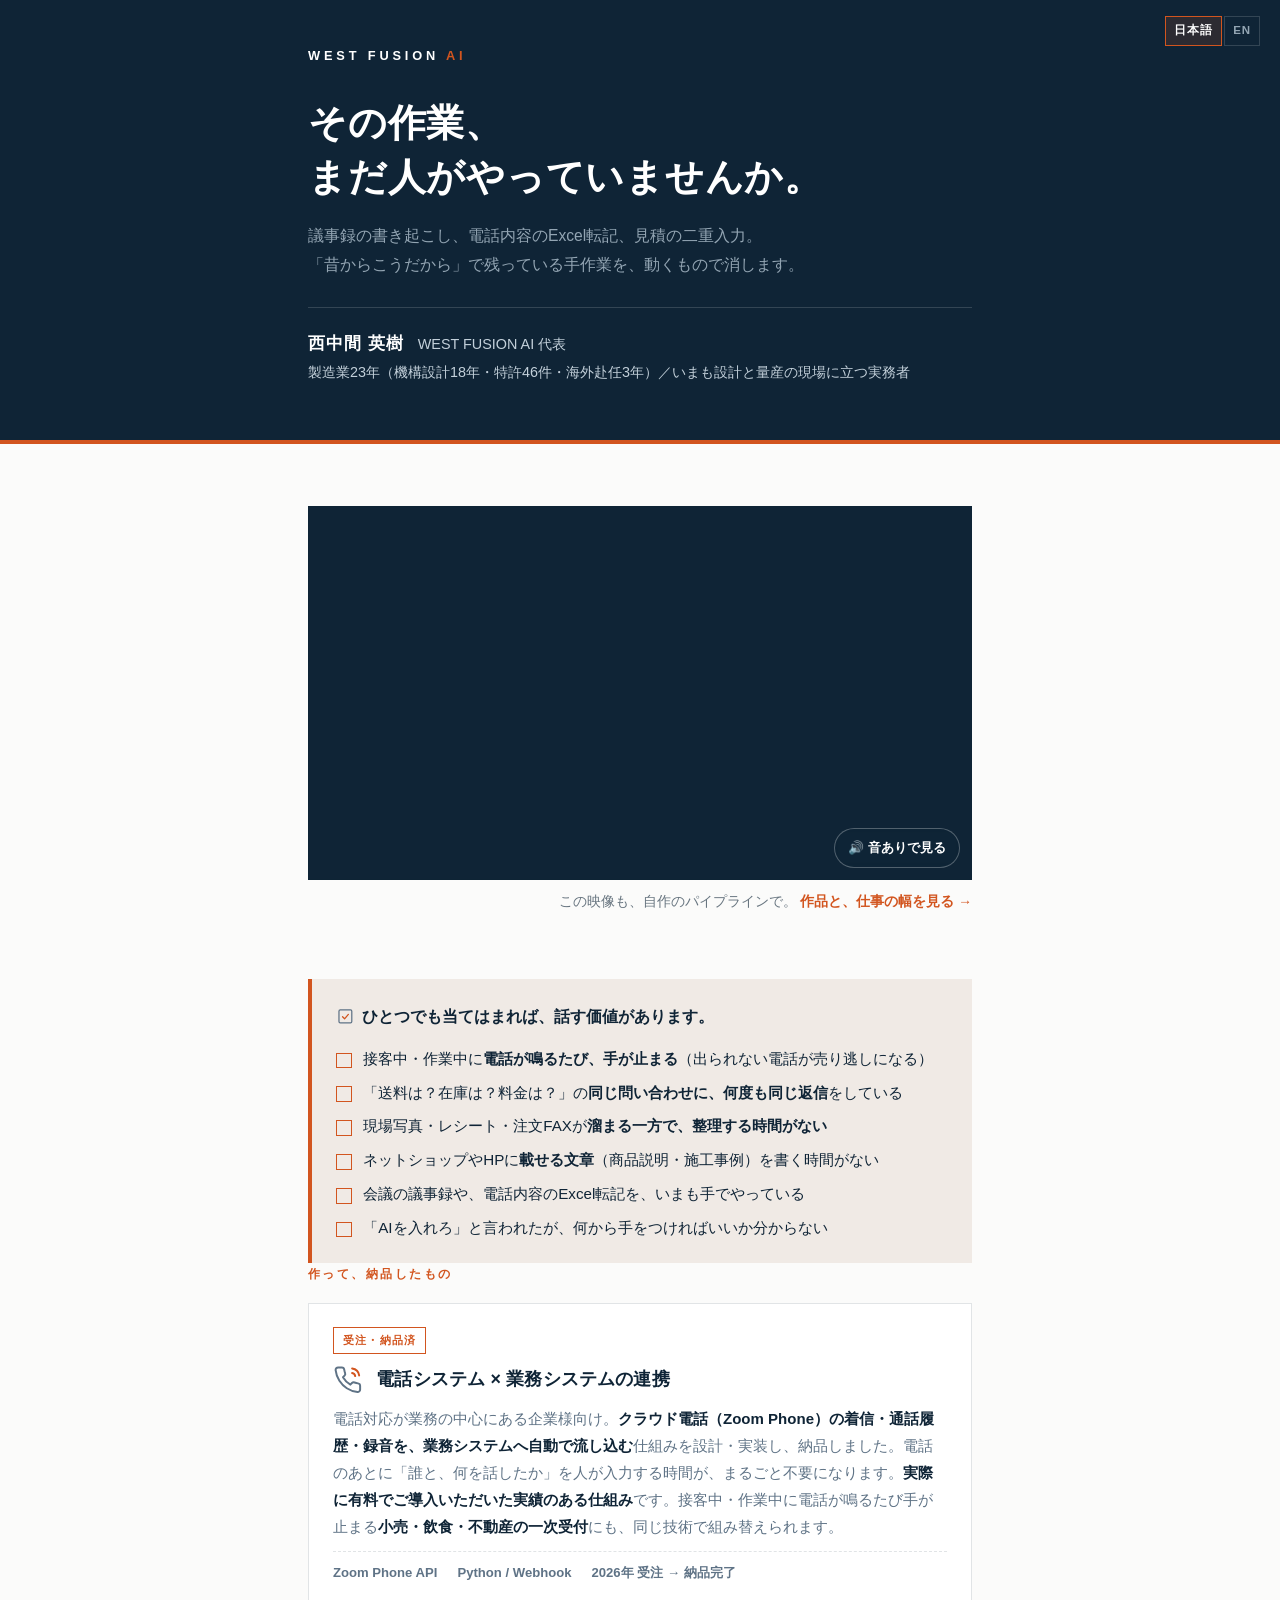
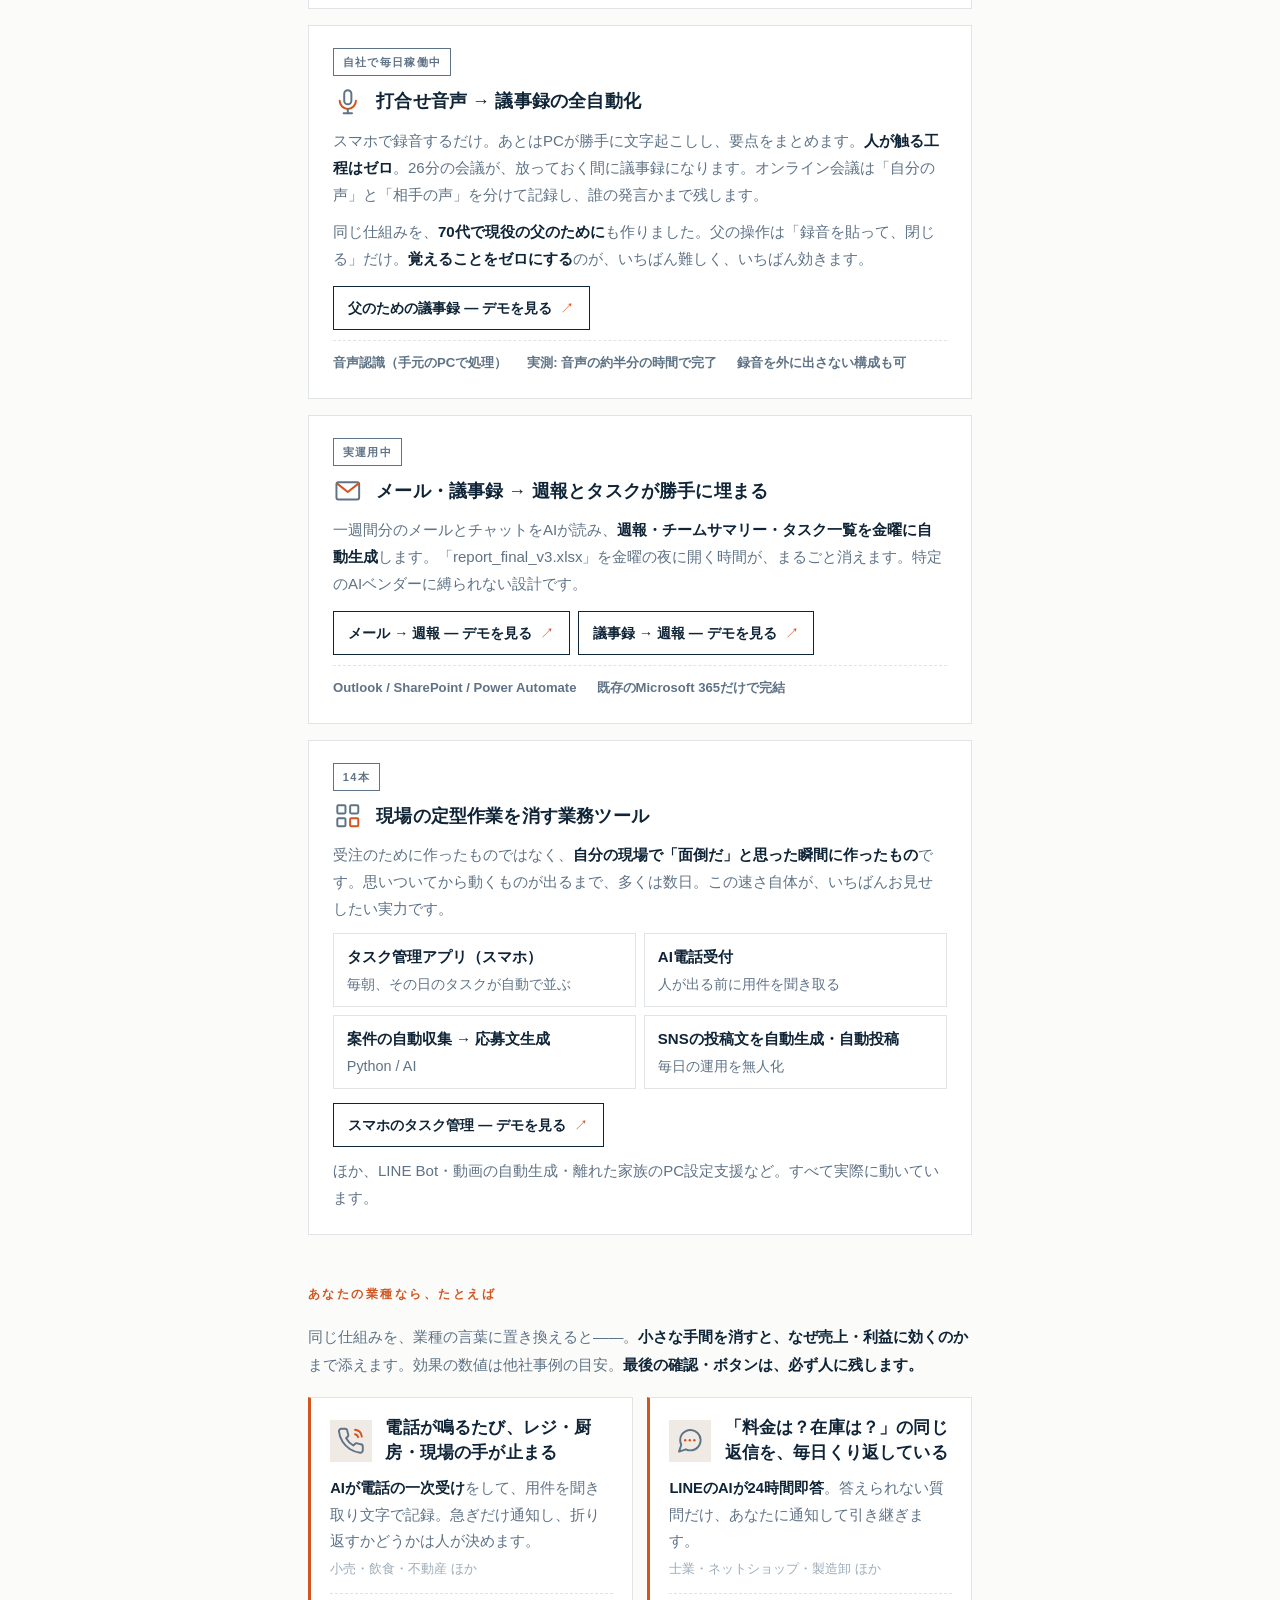
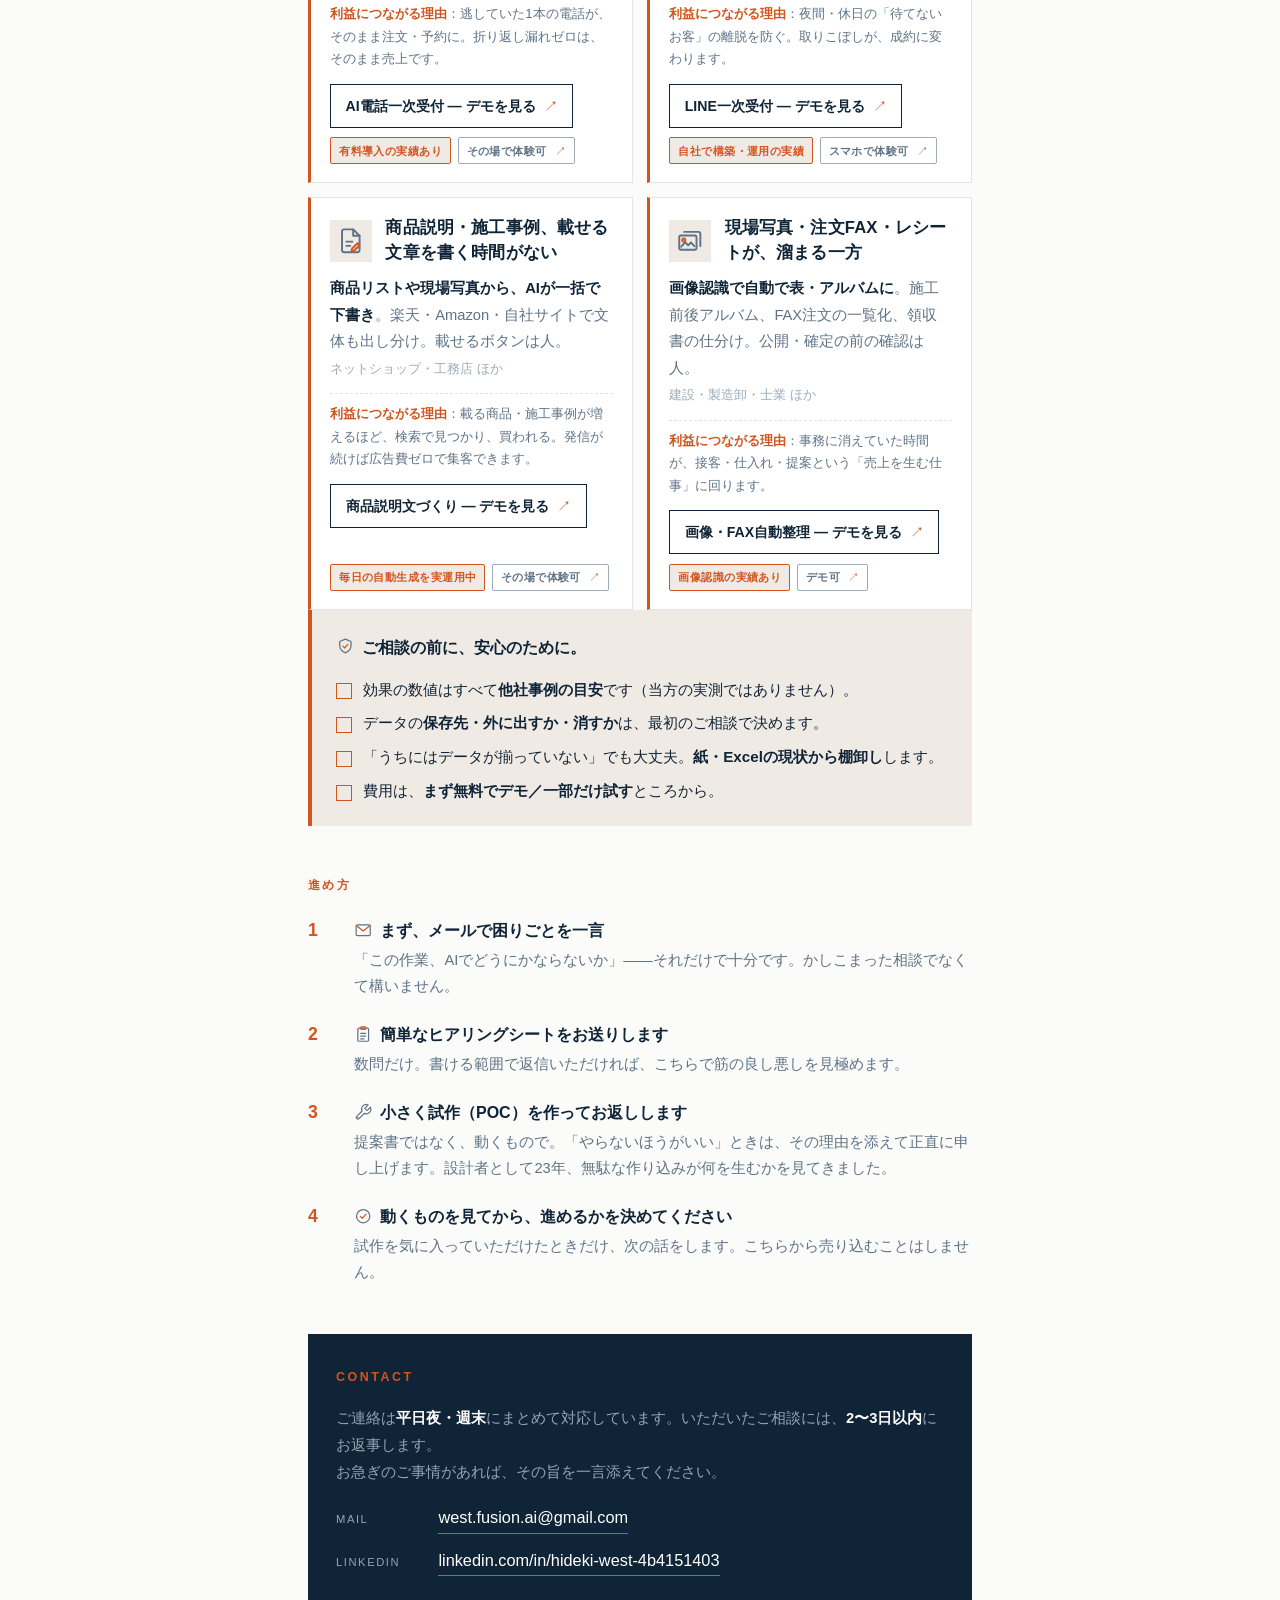
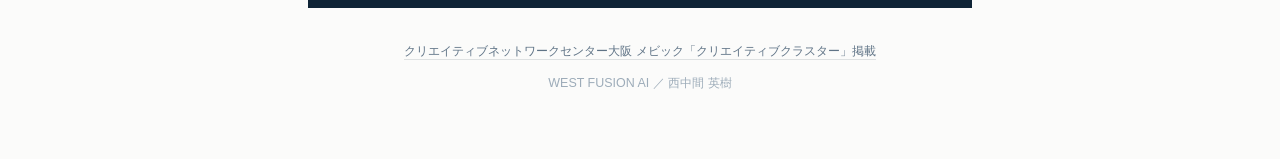
==== commit 3cd23716: "feat: フッターにメビック「クリエイティブクラスター」掲載への導線を追加 ハブは自己申告だけで構成されていたので、第三者からの裏づけを1本入れる。 大阪市経済戦略局の事業で、事前面談を経た2,42" ====
--- a/index.html
+++ b/index.html
@@ -177,6 +177,10 @@
     color:var(--band-muted);min-width:5.5rem;
   }
   footer{margin-top:2rem;font-size:.78rem;color:var(--steel-pale);text-align:center}
+  footer p{margin:0}
+  footer .cred{margin-bottom:.55rem}
+  footer .cred a{color:var(--steel);text-decoration:none;border-bottom:1px solid var(--rule);padding-bottom:1px}
+  footer .cred a:hover{color:var(--ink);border-bottom-color:var(--steel)}
 
   /* 業種別ユースケース */
   .lede2{color:var(--steel);font-size:.95rem;margin:.2rem 0 1.2rem;line-height:1.8}
@@ -457,7 +461,10 @@
     </div>
   </section>
 
-  <footer>WEST FUSION AI ／ 西中間 英樹</footer>
+  <footer>
+    <p class="cred"><a href="https://www.mebic.com/cluster/west-fusion-ai.html" target="_blank" rel="noopener">クリエイティブネットワークセンター大阪 メビック「クリエイティブクラスター」掲載</a></p>
+    <p>WEST FUSION AI ／ 西中間 英樹</p>
+  </footer>
 </main>
 
 </body>
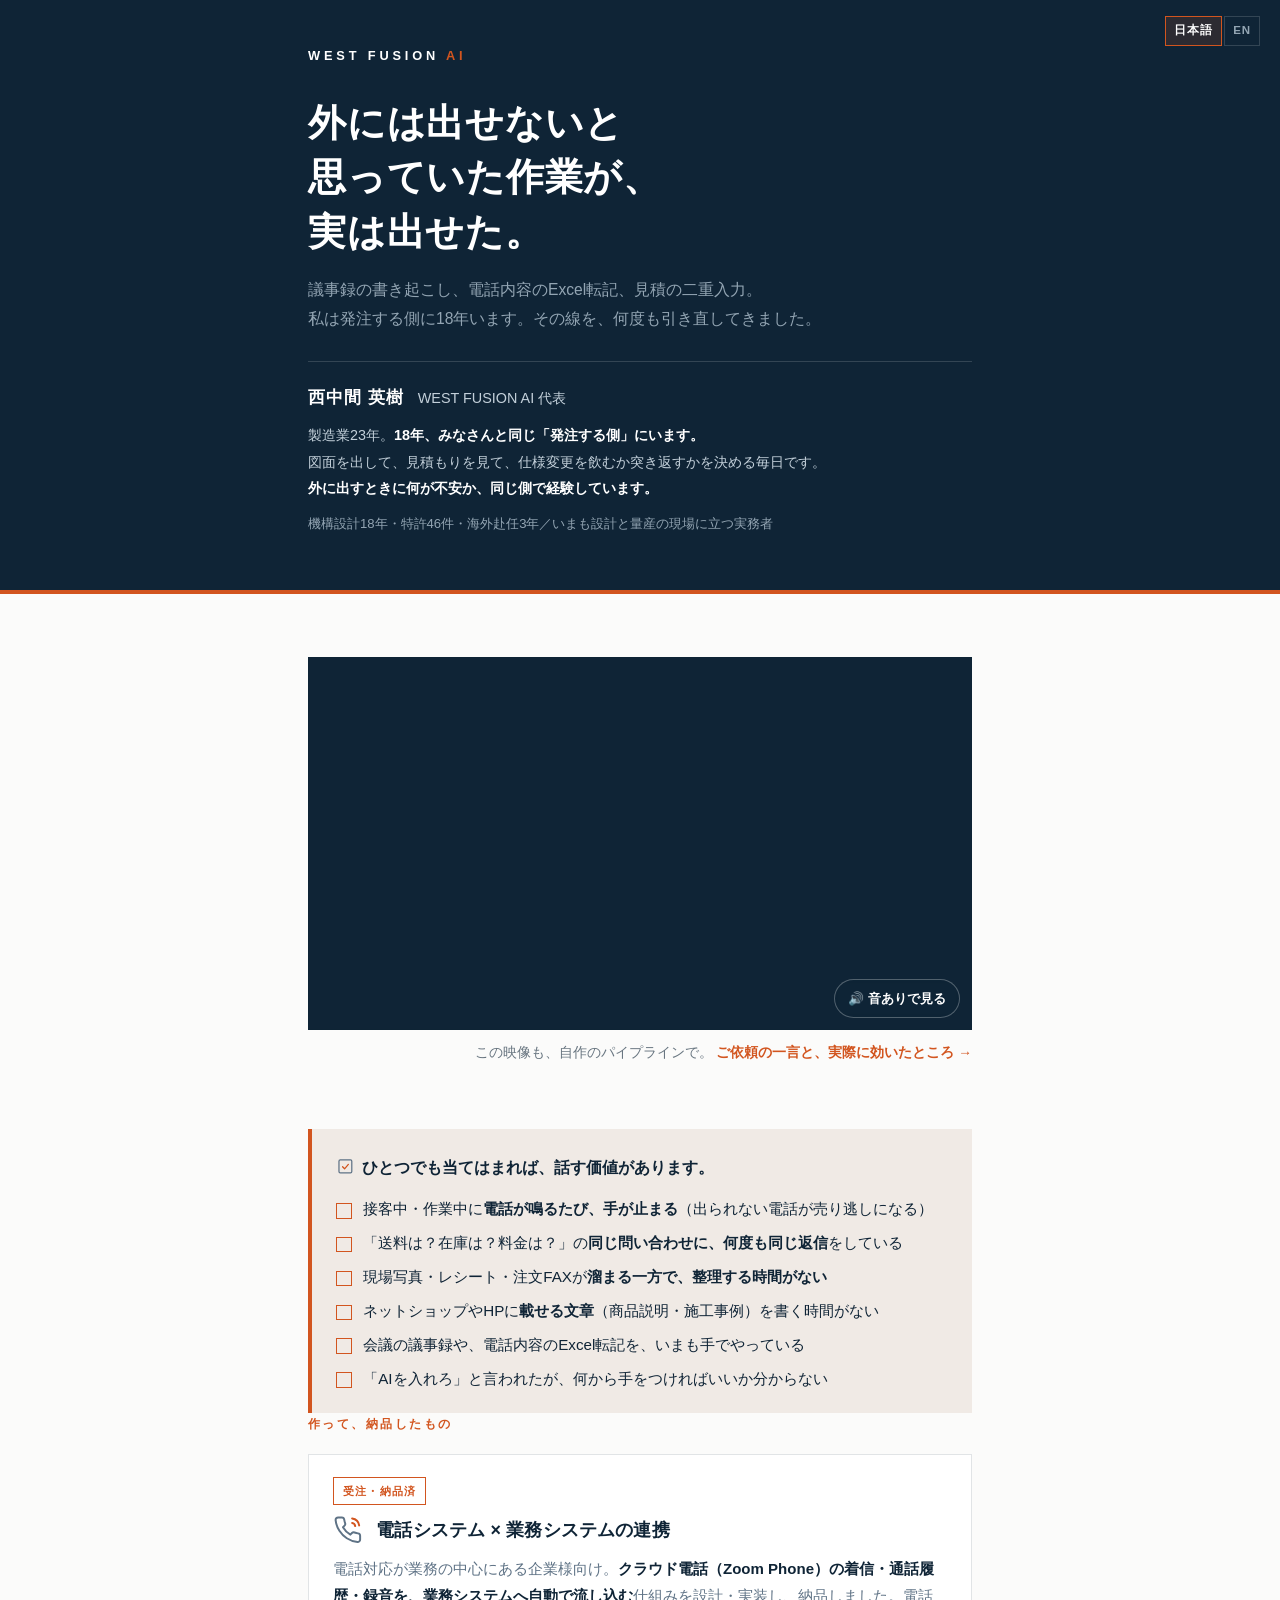
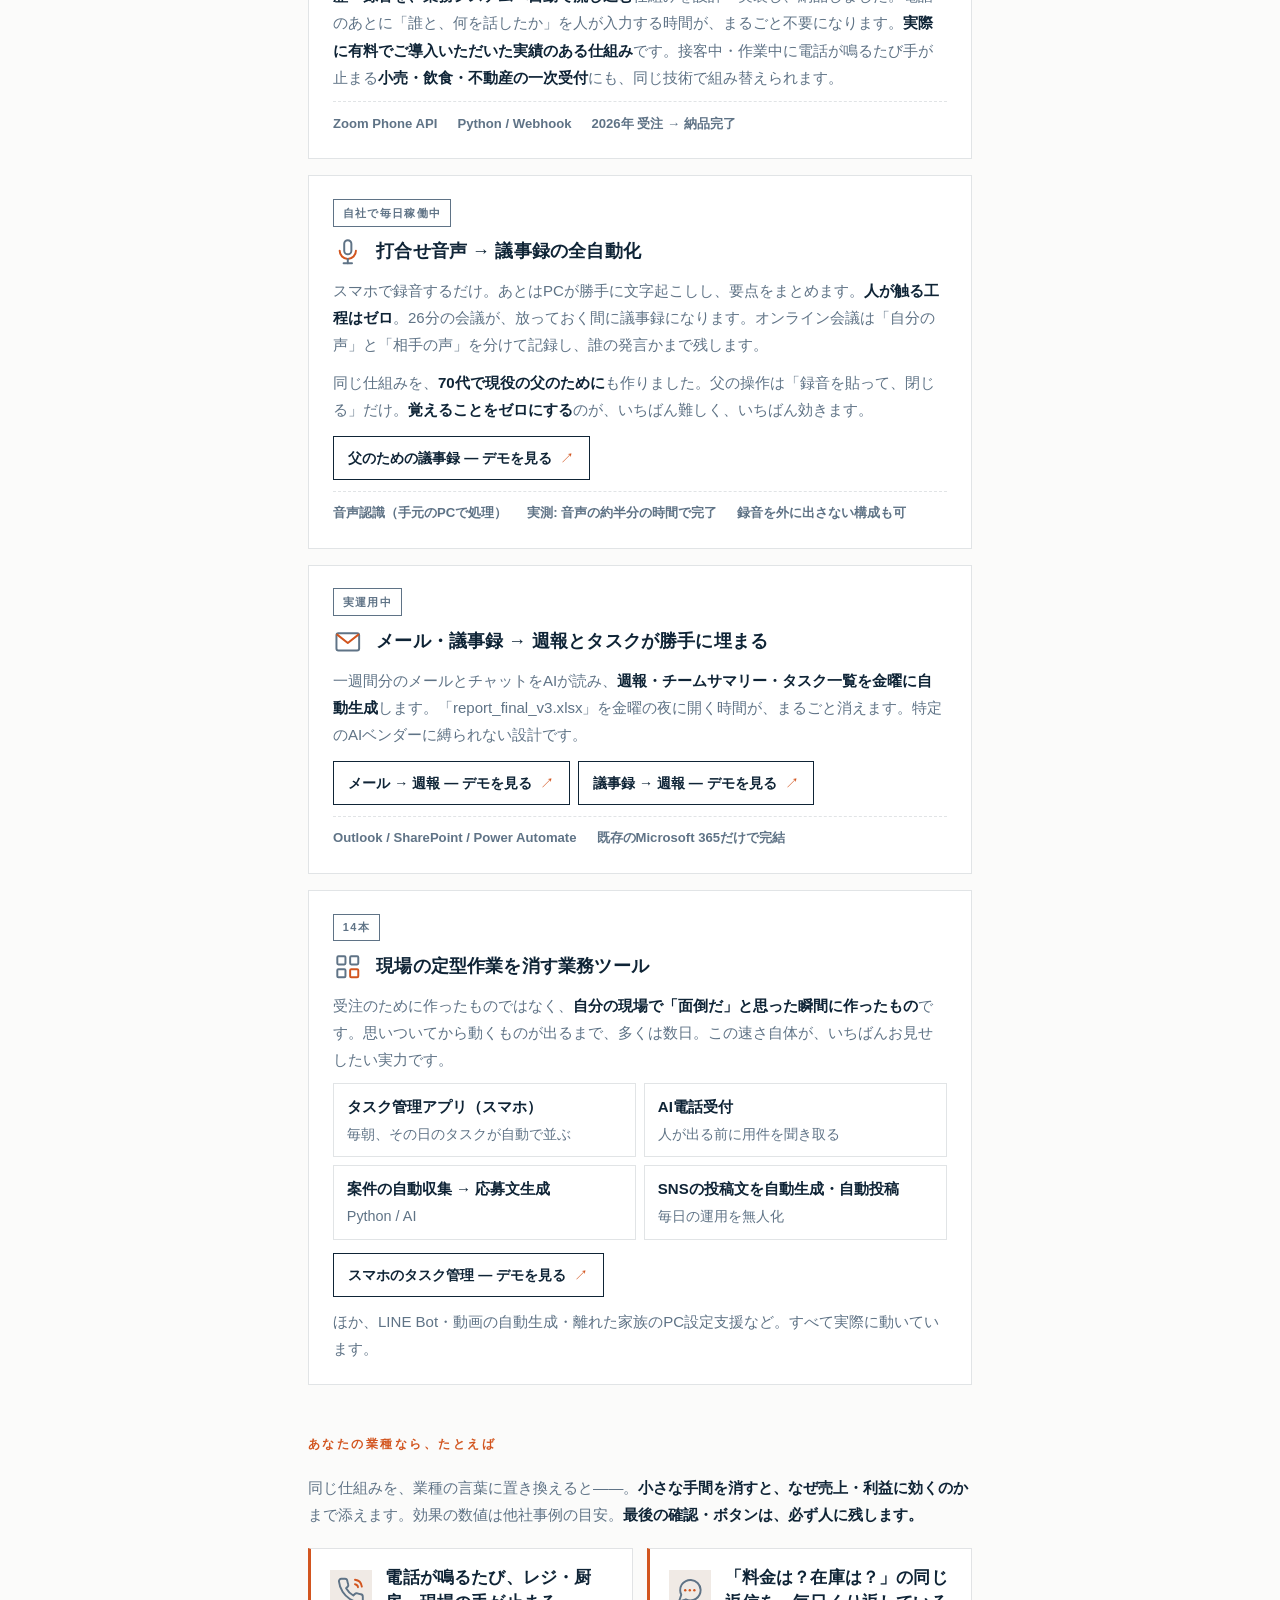
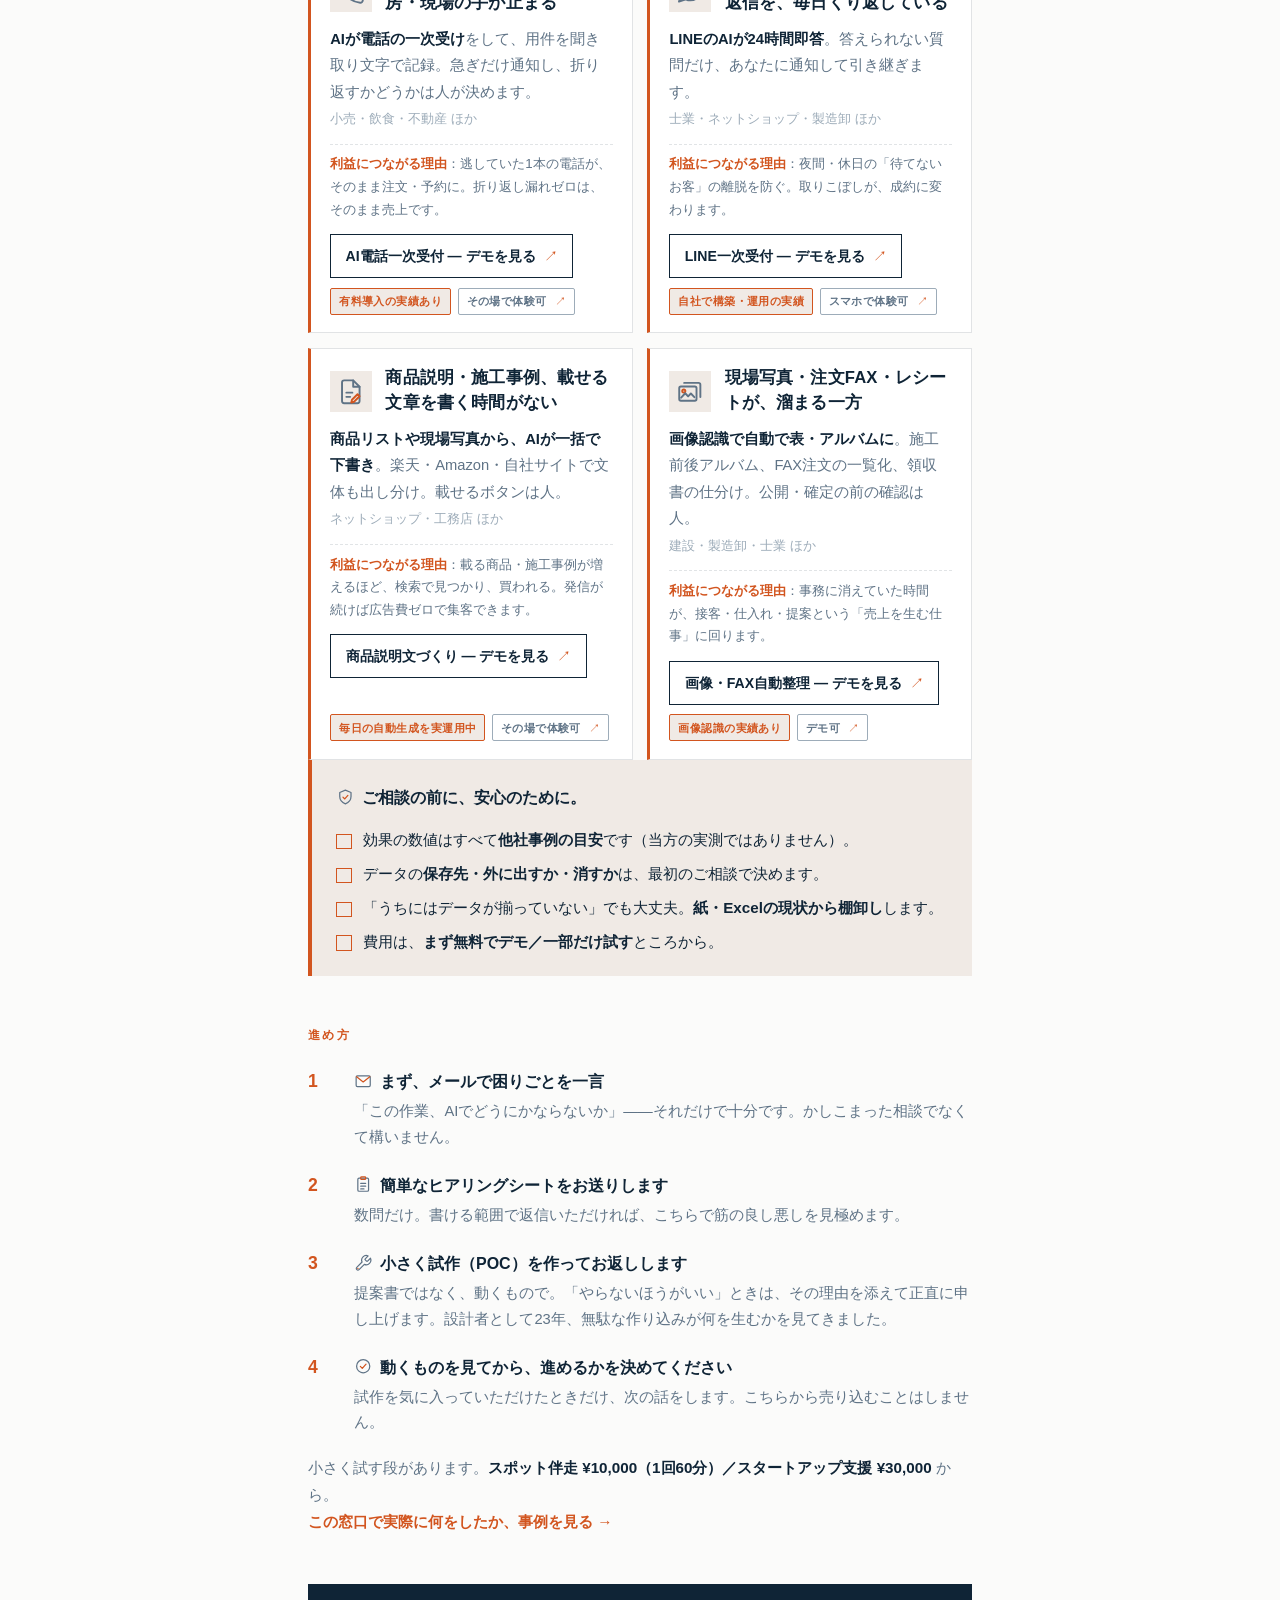
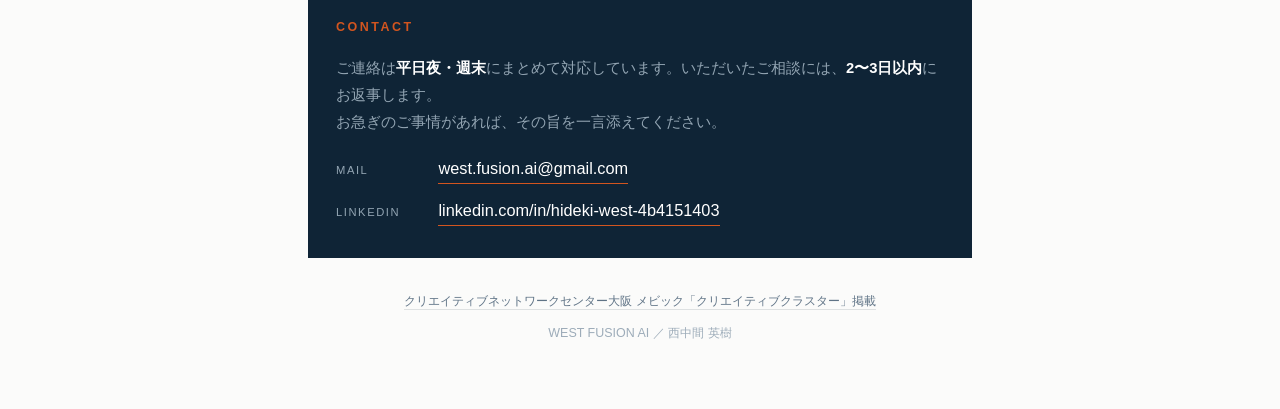
==== commit 71d5c6d0: "差分版へ — トップの名乗りとヒーロー、/portfolio/ の中身、/for-creators/ の新設 - トップ: 名乗りを「みなさんと同じ発注する側」に。ヒーローを「外には出せないと   思" ====
--- a/index.html
+++ b/index.html
@@ -4,7 +4,7 @@
 <meta charset="utf-8">
 <meta name="viewport" content="width=device-width, initial-scale=1">
 <meta name="robots" content="noindex, nofollow">
-<title>WEST FUSION AI — その作業、まだ人がやっていませんか。</title>
+<title>WEST FUSION AI — 外には出せないと思っていた作業が、実は出せた。</title>
 <style>
   :root{
     /* 帯(ヘッダー/連絡先)は両テーマとも常に濃紺で固定する。
@@ -76,6 +76,9 @@
     font-size:.9rem;color:var(--band-fg);
   }
   .who b{color:var(--band-fg-strong);font-size:1.05rem;letter-spacing:.06em}
+  .who .who-body{display:block;margin-top:.55rem;line-height:1.85}
+  .who .who-lead{color:var(--band-fg-strong);font-weight:700}
+  .who small{display:block;margin-top:.6rem;color:var(--band-muted);font-size:.82rem}
 
   h2{
     font-size:.78rem;font-family:var(--en);letter-spacing:.2em;text-transform:uppercase;
@@ -185,6 +188,9 @@
   /* 業種別ユースケース */
   .lede2{color:var(--steel);font-size:.95rem;margin:.2rem 0 1.2rem;line-height:1.8}
   .lede2 b{color:var(--ink)}
+  .price-lead{margin:1.1rem 0 0}
+  .price-lead a{color:var(--rust);text-decoration:none;font-weight:700;border-bottom:1px solid transparent}
+  .price-lead a:hover,.price-lead a:focus-visible{border-bottom-color:var(--rust);outline:none}
   .uses{display:grid;grid-template-columns:1fr;gap:.9rem;margin:0}
   @media(min-width:40rem){.uses{grid-template-columns:1fr 1fr}}
   .use{background:var(--card);border:1px solid var(--rule);border-left:3px solid var(--rust);padding:1.1rem 1.2rem;display:flex;flex-direction:column;gap:.6rem}
@@ -286,9 +292,9 @@
   </nav>
   <div class="wrap">
     <p class="brand">WEST FUSION <span>AI</span></p>
-    <h1>その作業、<br>まだ人がやっていませんか。</h1>
-    <p class="lede">議事録の書き起こし、電話内容のExcel転記、見積の二重入力。<br>「昔からこうだから」で残っている手作業を、動くもので消します。</p>
-    <p class="who"><b>西中間 英樹</b>　WEST FUSION AI 代表<br>製造業23年（機構設計18年・特許46件・海外赴任3年）／いまも設計と量産の現場に立つ実務者</p>
+    <h1>外には出せないと思っていた作業が、<br>実は出せた。</h1>
+    <p class="lede">議事録の書き起こし、電話内容のExcel転記、見積の二重入力。<br>私は発注する側に18年います。その線を、何度も引き直してきました。</p>
+    <p class="who"><b>西中間 英樹</b>　WEST FUSION AI 代表<span class="who-body">製造業23年。<span class="who-lead">18年、みなさんと同じ「発注する側」にいます。</span><br>図面を出して、見積もりを見て、仕様変更を飲むか突き返すかを決める毎日です。<br><span class="who-lead">外に出すときに何が不安か、同じ側で経験しています。</span></span><small>機構設計18年・特許46件・海外赴任3年／いまも設計と量産の現場に立つ実務者</small></p>
   </div>
 </header>
 
@@ -311,7 +317,7 @@
       <video id="reelvid" src="hero_reel.mp4" autoplay muted loop playsinline preload="metadata"></video>
       <button class="reel-sound" id="reelSound" type="button" aria-label="音ありで最初から再生">🔊 音ありで見る</button>
     </div>
-    <p class="reel-more"><span class="sub">この映像も、自作のパイプラインで。</span> <a href="portfolio/">作品と、仕事の幅を見る →</a></p>
+    <p class="reel-more"><span class="sub">この映像も、自作のパイプラインで。</span> <a href="portfolio/">ご依頼の一言と、実際に効いたところ →</a></p>
   </div>
 </section>
 <script>
@@ -451,6 +457,7 @@
     <li><div class="step-body"><b><svg class="icon sicon" aria-hidden="true"><use href="#ic-build"/></svg>小さく試作（POC）を作ってお返しします</b><span>提案書ではなく、動くもので。「やらないほうがいい」ときは、その理由を添えて正直に申し上げます。設計者として23年、無駄な作り込みが何を生むかを見てきました。</span></div></li>
     <li><div class="step-body"><b><svg class="icon sicon" aria-hidden="true"><use href="#ic-decide"/></svg>動くものを見てから、進めるかを決めてください</b><span>試作を気に入っていただけたときだけ、次の話をします。こちらから売り込むことはしません。</span></div></li>
   </ol>
+  <p class="lede2 price-lead">小さく試す段があります。<b>スポット伴走 ¥10,000（1回60分）／スタートアップ支援 ¥30,000</b> から。<br><a href="portfolio/">この窓口で実際に何をしたか、事例を見る →</a></p>
 
   <section class="contact">
     <h2>Contact</h2>
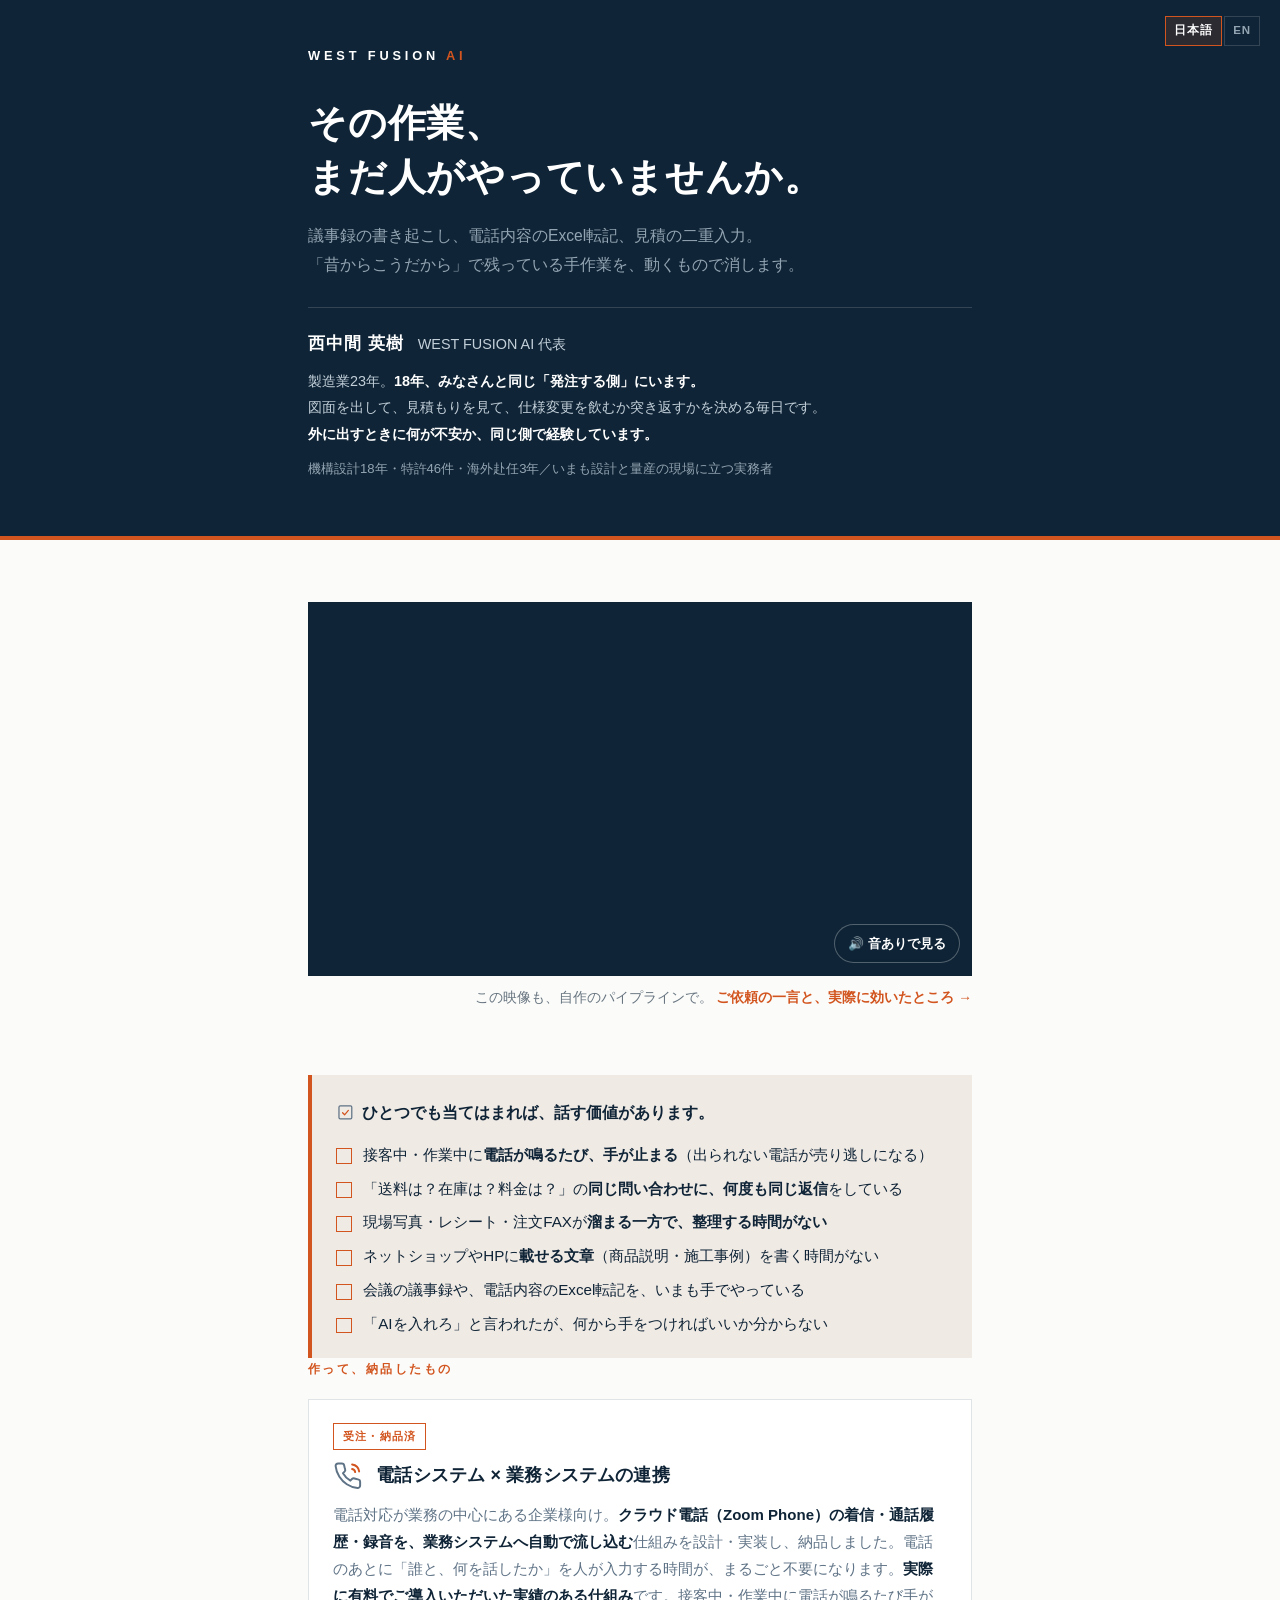
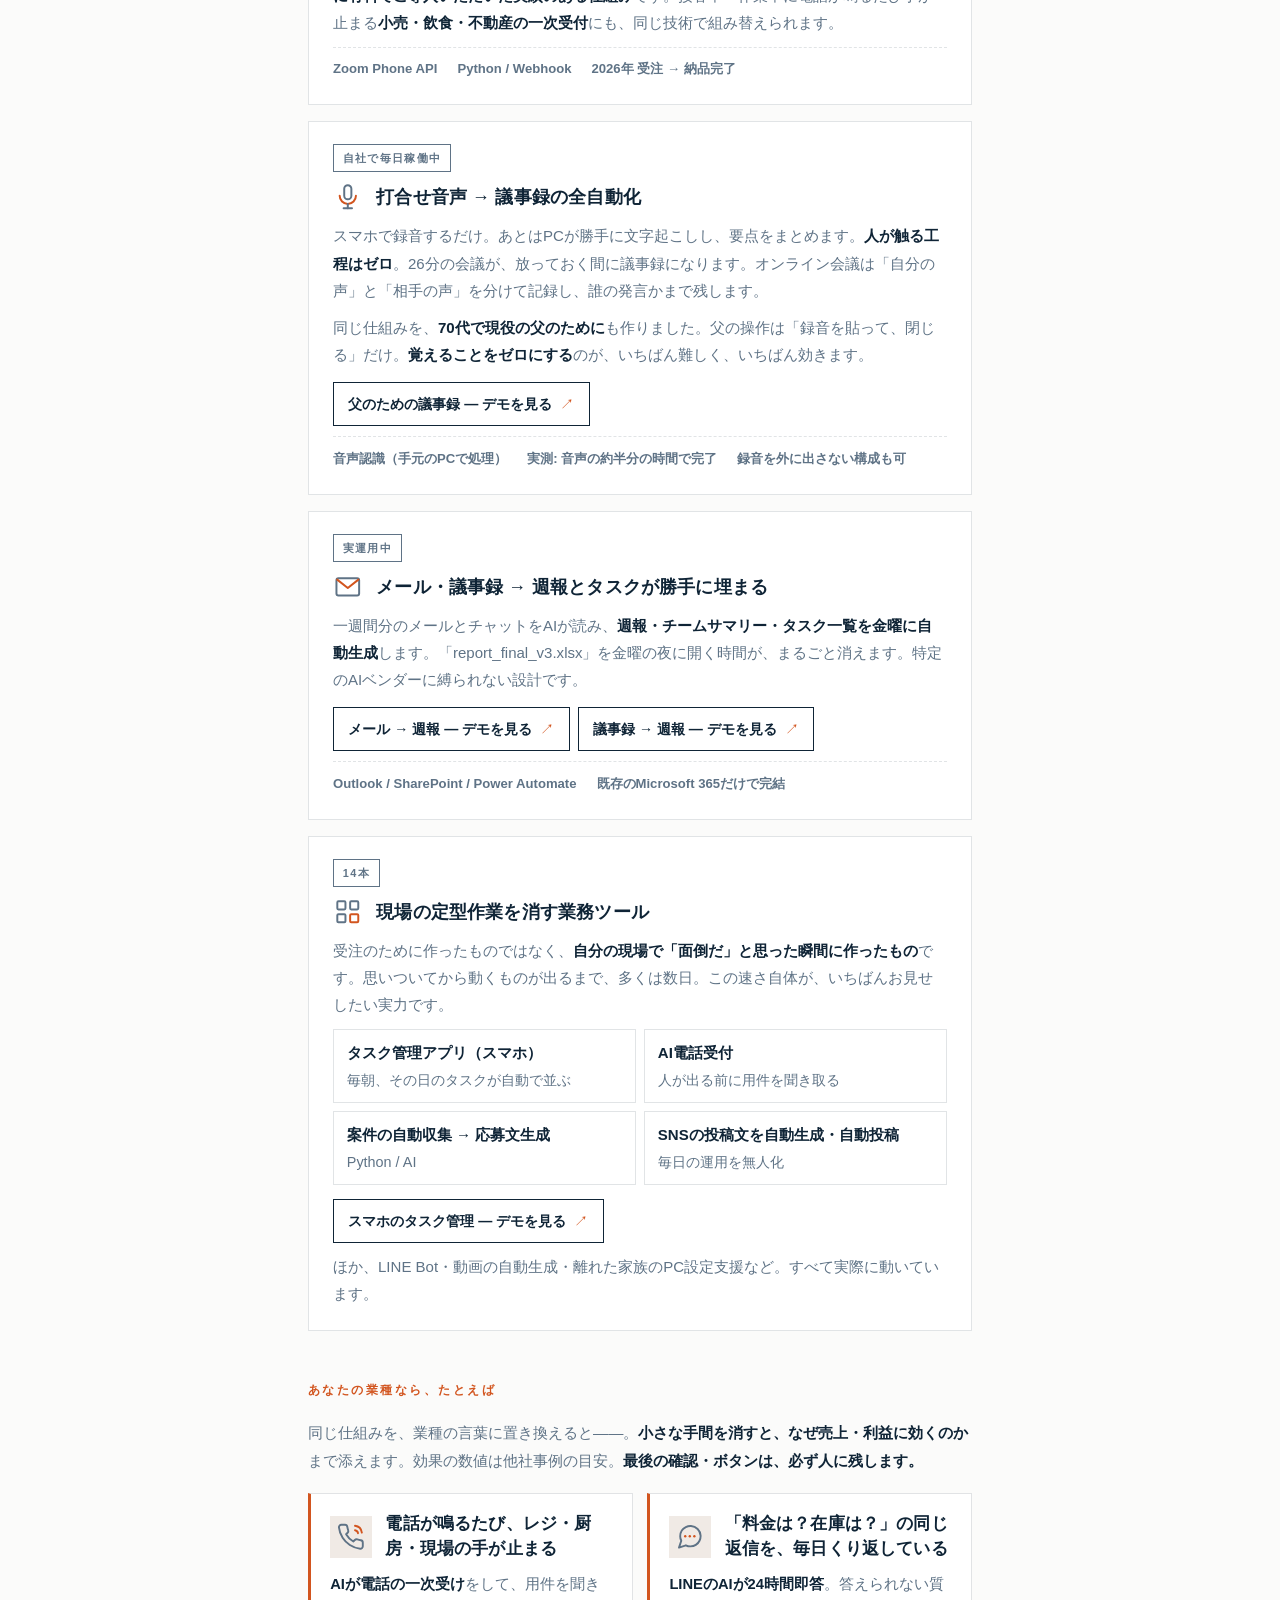
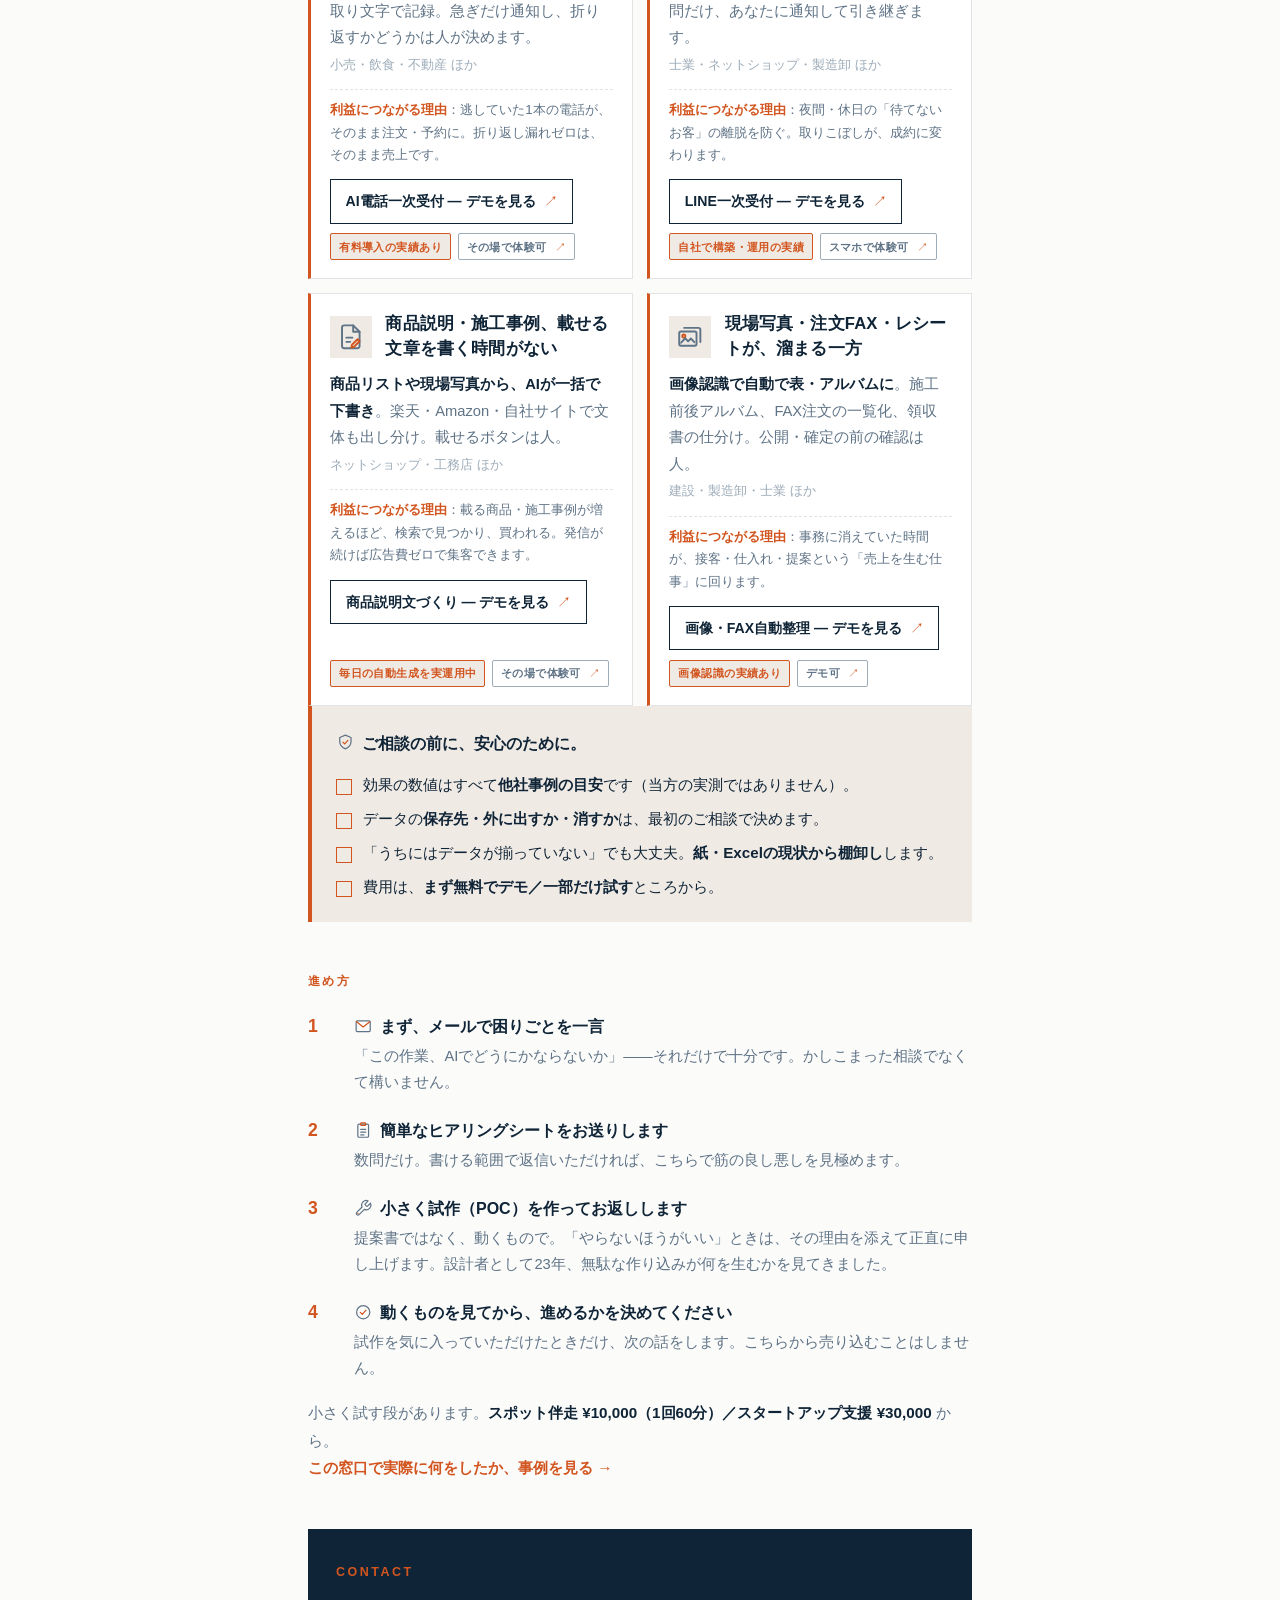
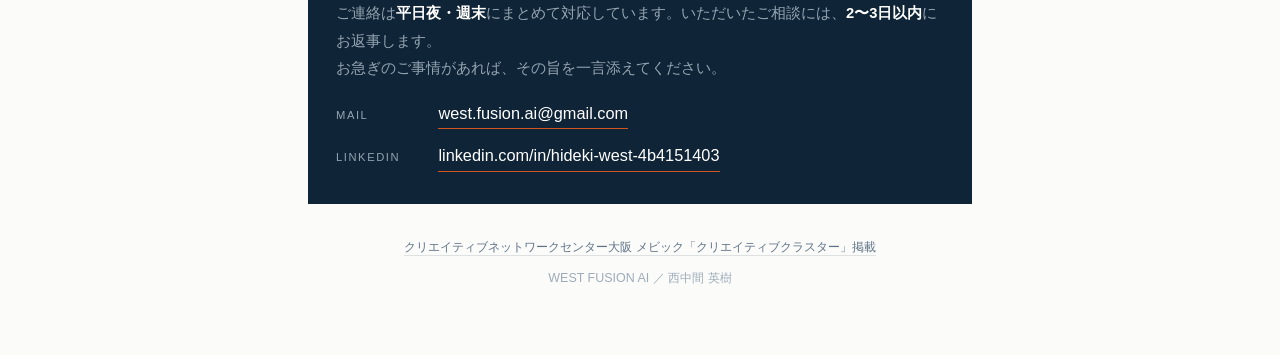
==== commit 35dbd906: "ヒーローはA案に戻す／英語版の名乗りも発注する側へ" ====
--- a/index.html
+++ b/index.html
@@ -4,7 +4,7 @@
 <meta charset="utf-8">
 <meta name="viewport" content="width=device-width, initial-scale=1">
 <meta name="robots" content="noindex, nofollow">
-<title>WEST FUSION AI — 外には出せないと思っていた作業が、実は出せた。</title>
+<title>WEST FUSION AI — その作業、まだ人がやっていませんか。</title>
 <style>
   :root{
     /* 帯(ヘッダー/連絡先)は両テーマとも常に濃紺で固定する。
@@ -292,8 +292,8 @@
   </nav>
   <div class="wrap">
     <p class="brand">WEST FUSION <span>AI</span></p>
-    <h1>外には出せないと思っていた作業が、<br>実は出せた。</h1>
-    <p class="lede">議事録の書き起こし、電話内容のExcel転記、見積の二重入力。<br>私は発注する側に18年います。その線を、何度も引き直してきました。</p>
+    <h1>その作業、<br>まだ人がやっていませんか。</h1>
+    <p class="lede">議事録の書き起こし、電話内容のExcel転記、見積の二重入力。<br>「昔からこうだから」で残っている手作業を、動くもので消します。</p>
     <p class="who"><b>西中間 英樹</b>　WEST FUSION AI 代表<span class="who-body">製造業23年。<span class="who-lead">18年、みなさんと同じ「発注する側」にいます。</span><br>図面を出して、見積もりを見て、仕様変更を飲むか突き返すかを決める毎日です。<br><span class="who-lead">外に出すときに何が不安か、同じ側で経験しています。</span></span><small>機構設計18年・特許46件・海外赴任3年／いまも設計と量産の現場に立つ実務者</small></p>
   </div>
 </header>
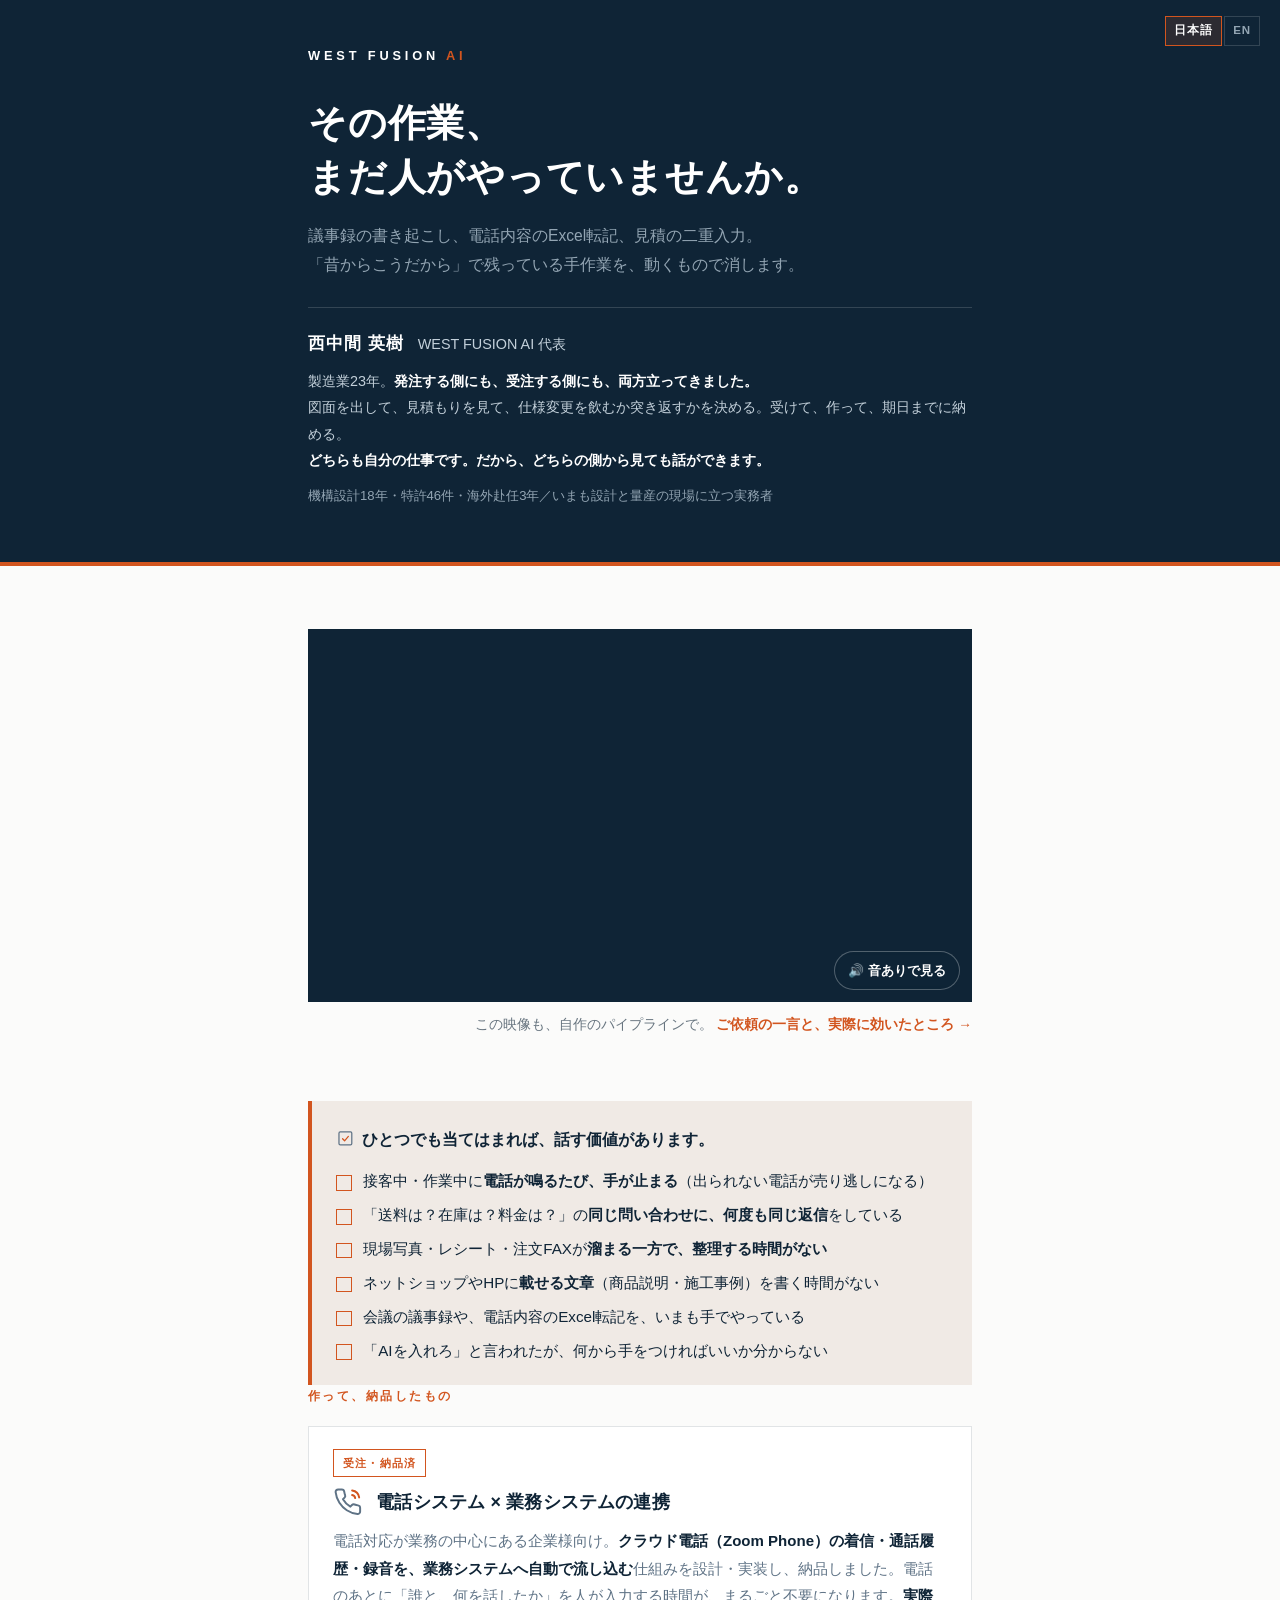
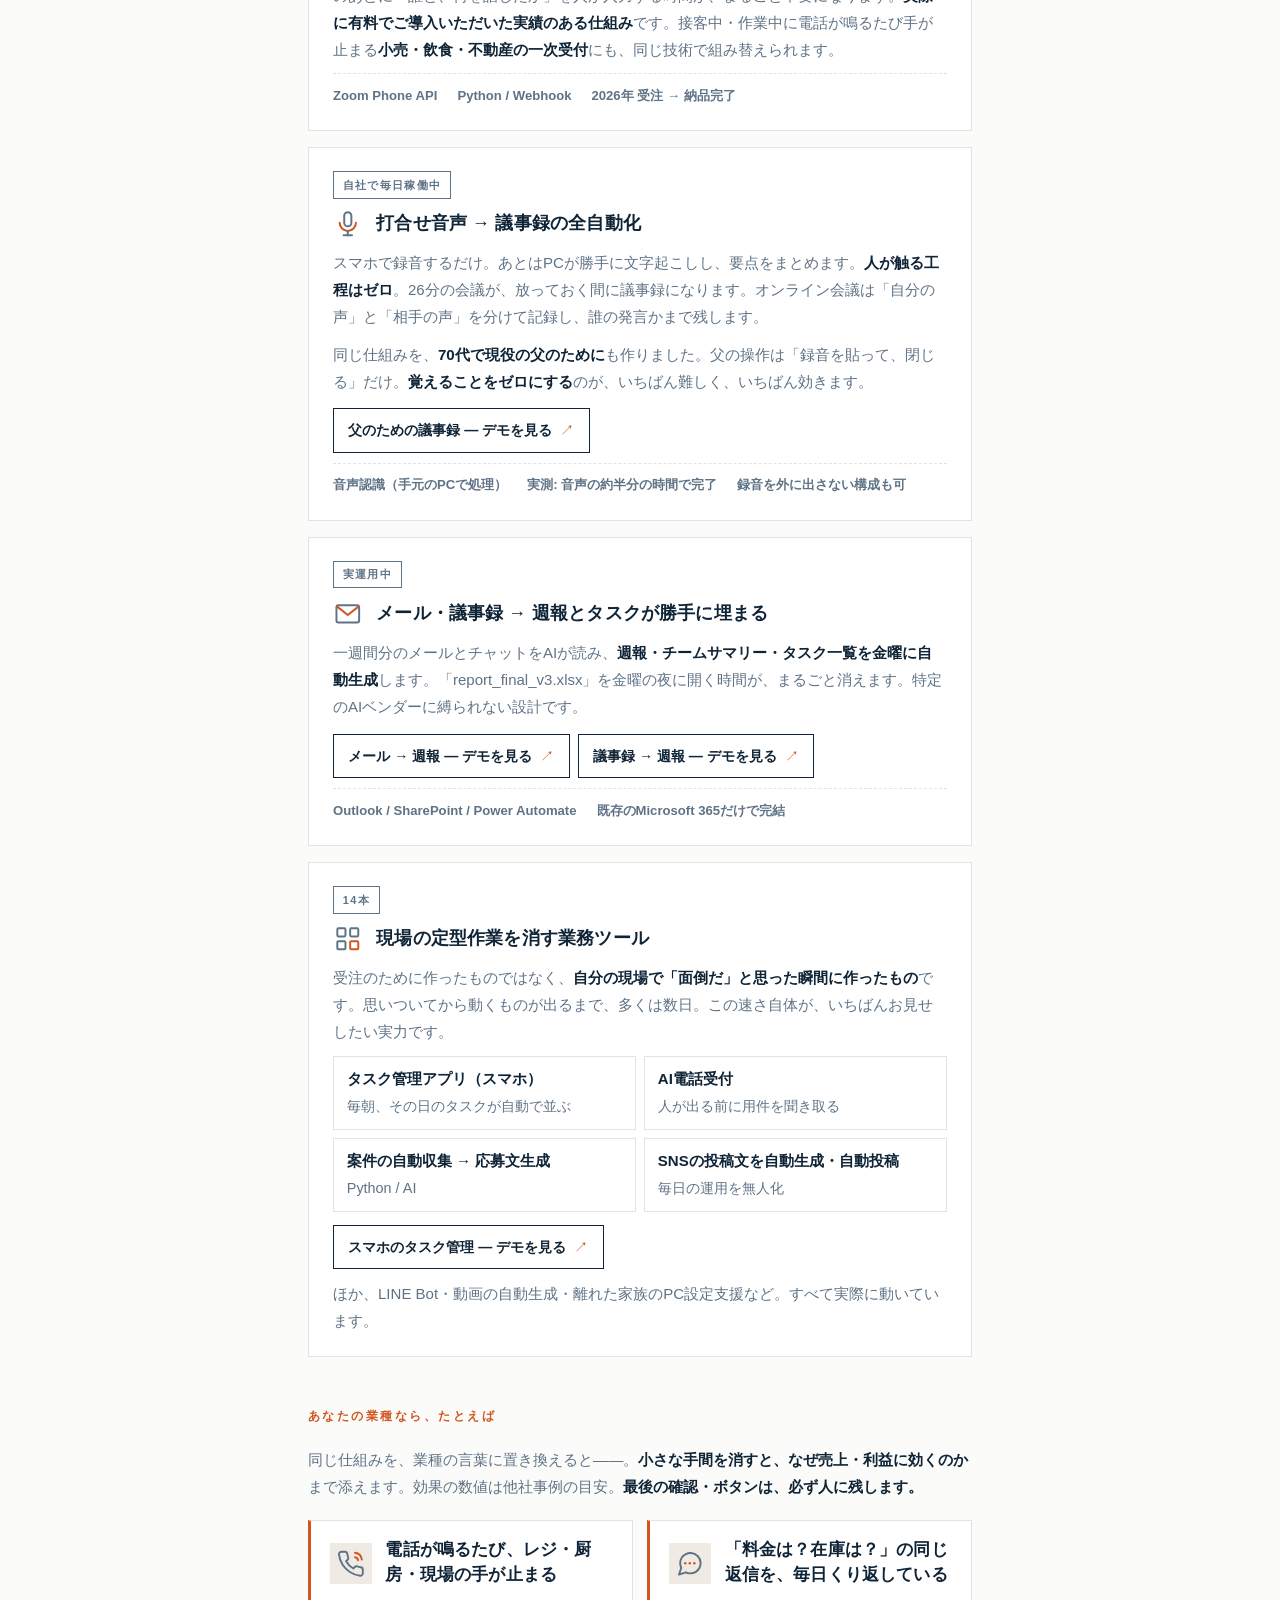
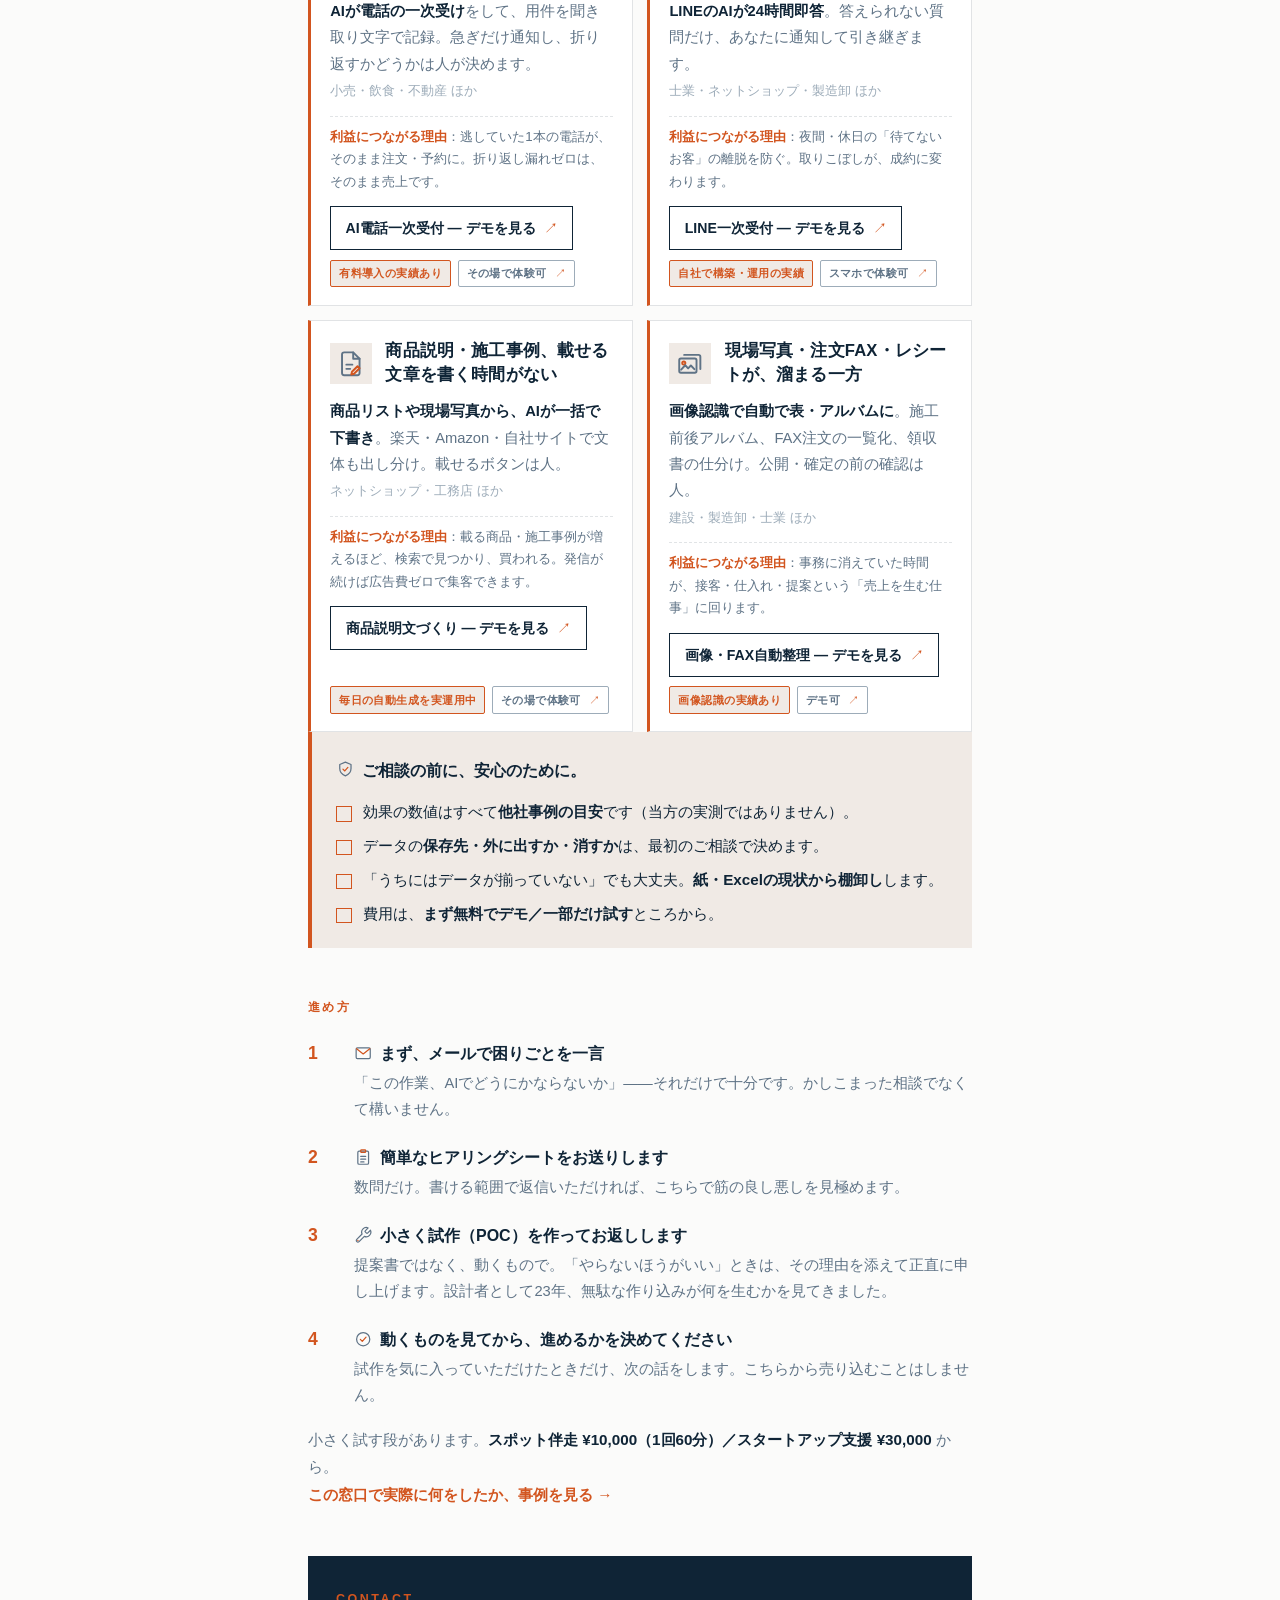
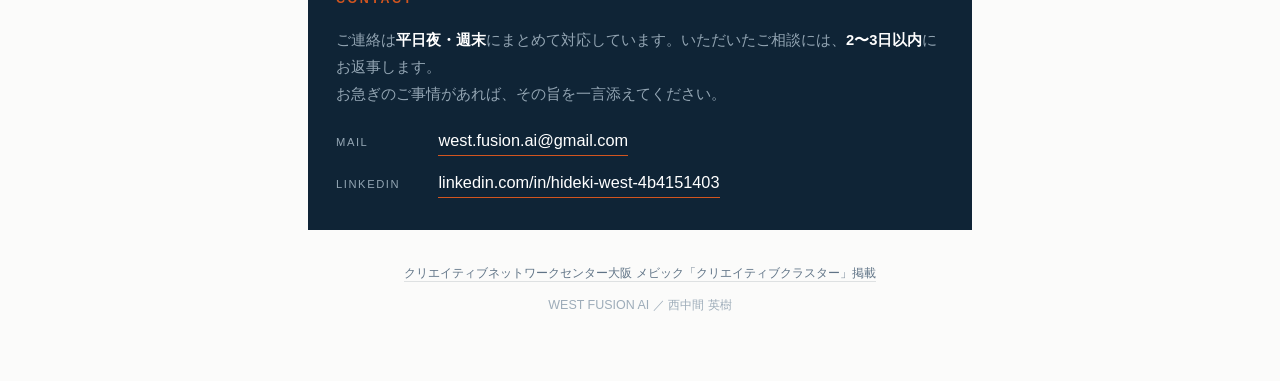
==== commit fc6c2861: "名乗りを「両側に立ってきた」へ（トップ/portfolio/for-creators/en）" ====
--- a/index.html
+++ b/index.html
@@ -294,7 +294,7 @@
     <p class="brand">WEST FUSION <span>AI</span></p>
     <h1>その作業、<br>まだ人がやっていませんか。</h1>
     <p class="lede">議事録の書き起こし、電話内容のExcel転記、見積の二重入力。<br>「昔からこうだから」で残っている手作業を、動くもので消します。</p>
-    <p class="who"><b>西中間 英樹</b>　WEST FUSION AI 代表<span class="who-body">製造業23年。<span class="who-lead">18年、みなさんと同じ「発注する側」にいます。</span><br>図面を出して、見積もりを見て、仕様変更を飲むか突き返すかを決める毎日です。<br><span class="who-lead">外に出すときに何が不安か、同じ側で経験しています。</span></span><small>機構設計18年・特許46件・海外赴任3年／いまも設計と量産の現場に立つ実務者</small></p>
+    <p class="who"><b>西中間 英樹</b>　WEST FUSION AI 代表<span class="who-body">製造業23年。<span class="who-lead">発注する側にも、受注する側にも、両方立ってきました。</span><br>図面を出して、見積もりを見て、仕様変更を飲むか突き返すかを決める。受けて、作って、期日までに納める。<br><span class="who-lead">どちらも自分の仕事です。だから、どちらの側から見ても話ができます。</span></span><small>機構設計18年・特許46件・海外赴任3年／いまも設計と量産の現場に立つ実務者</small></p>
   </div>
 </header>
 
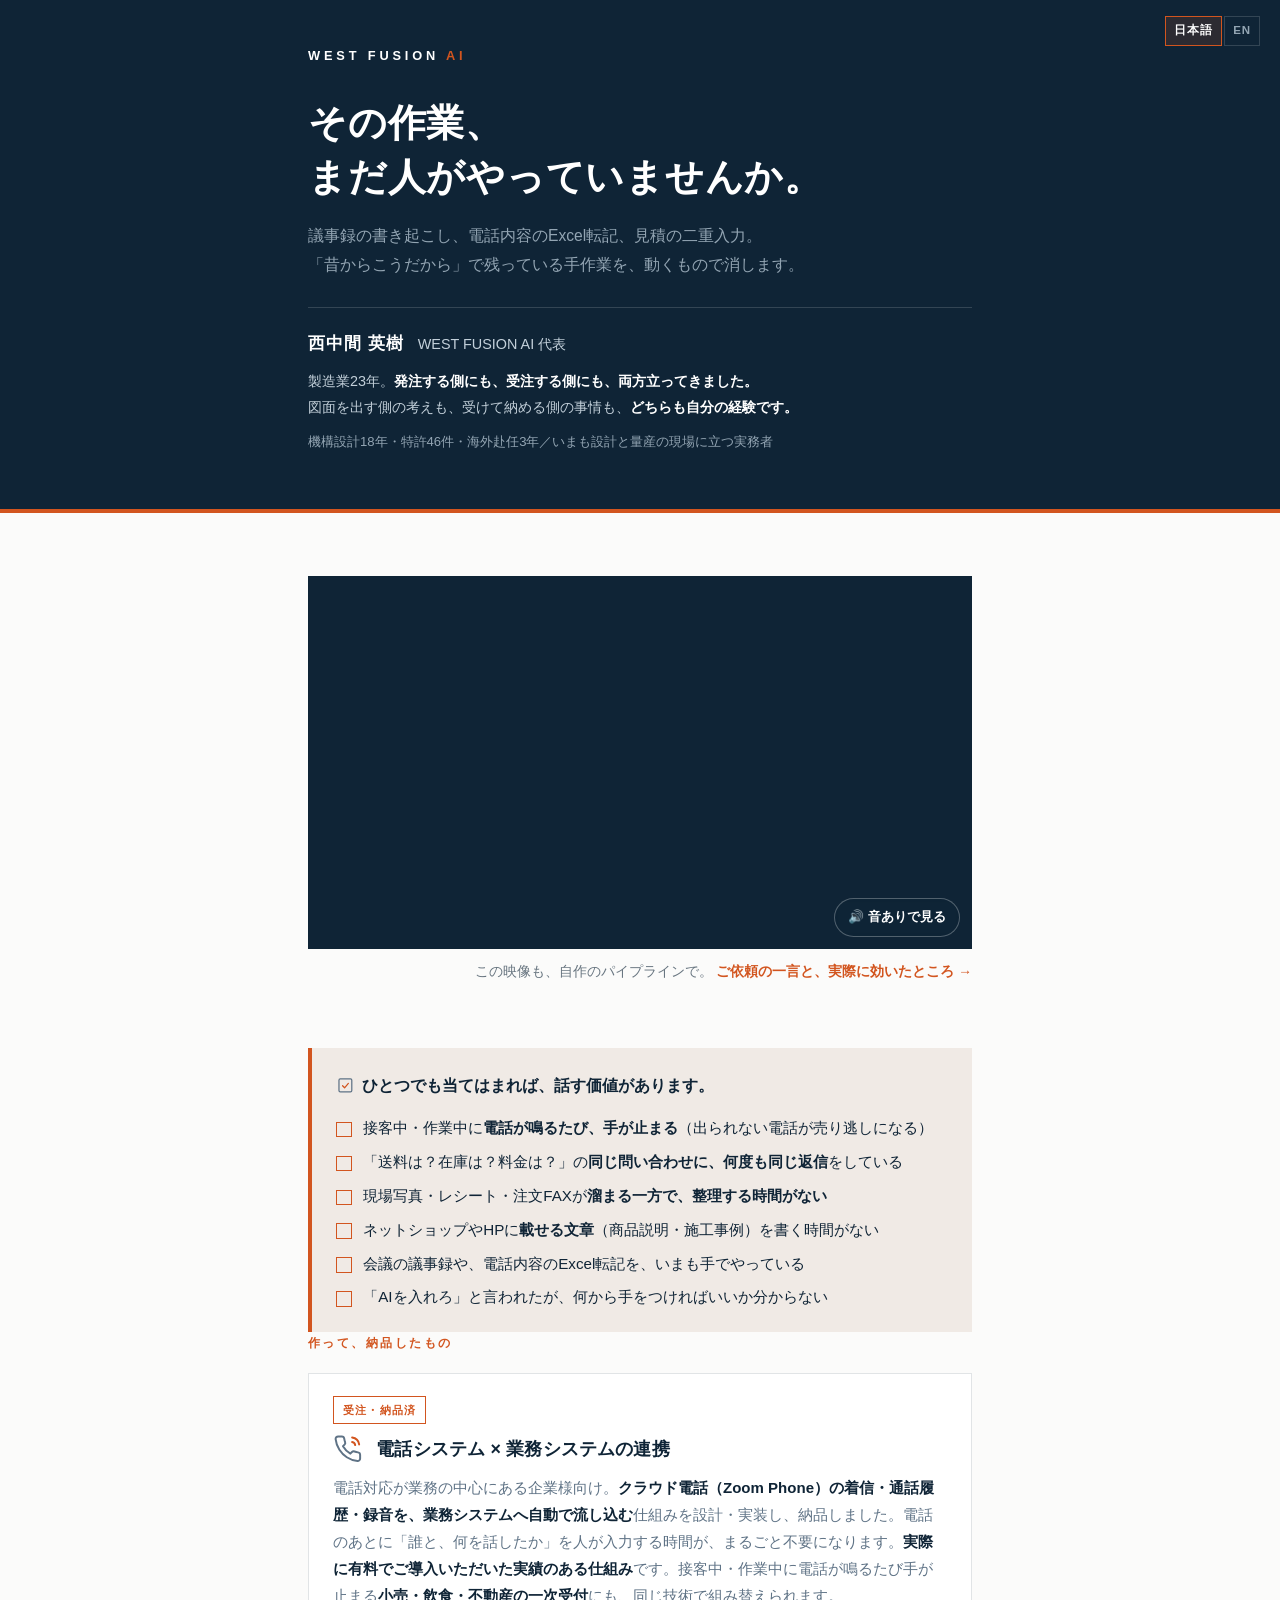
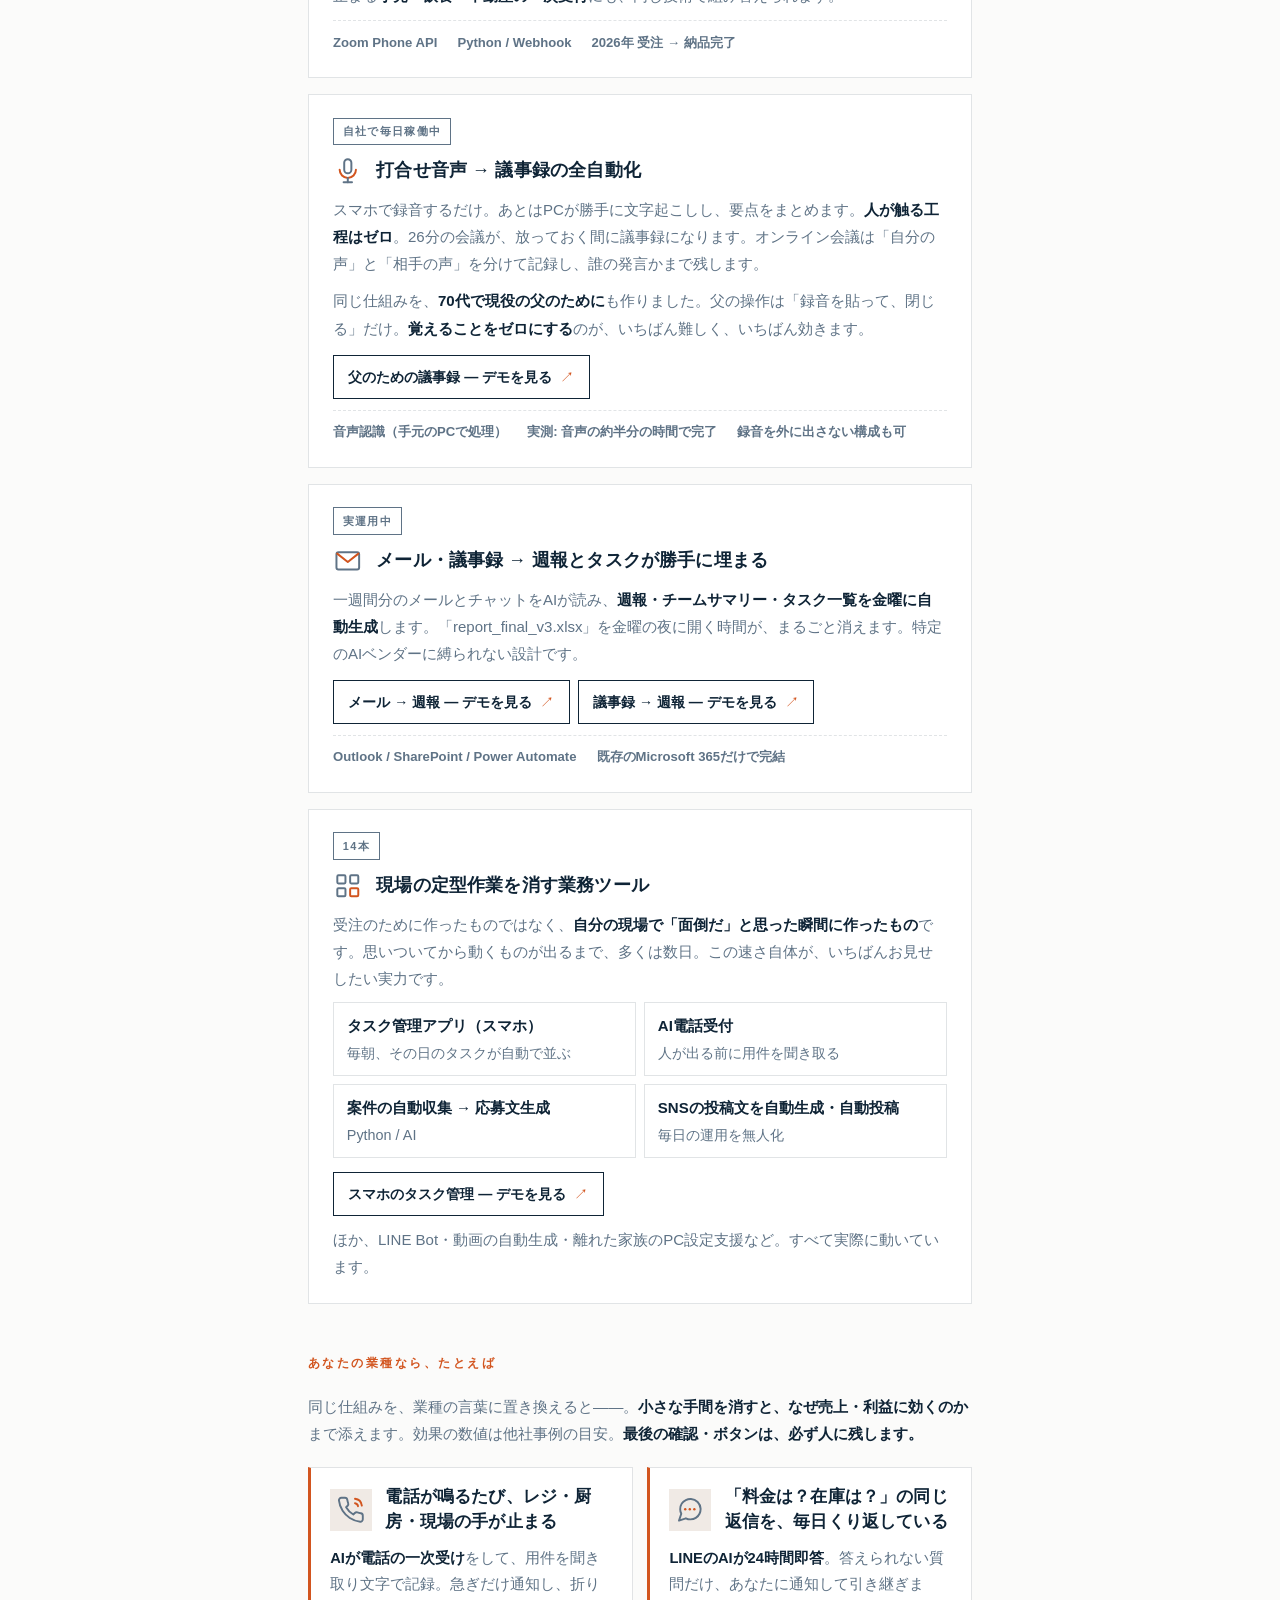
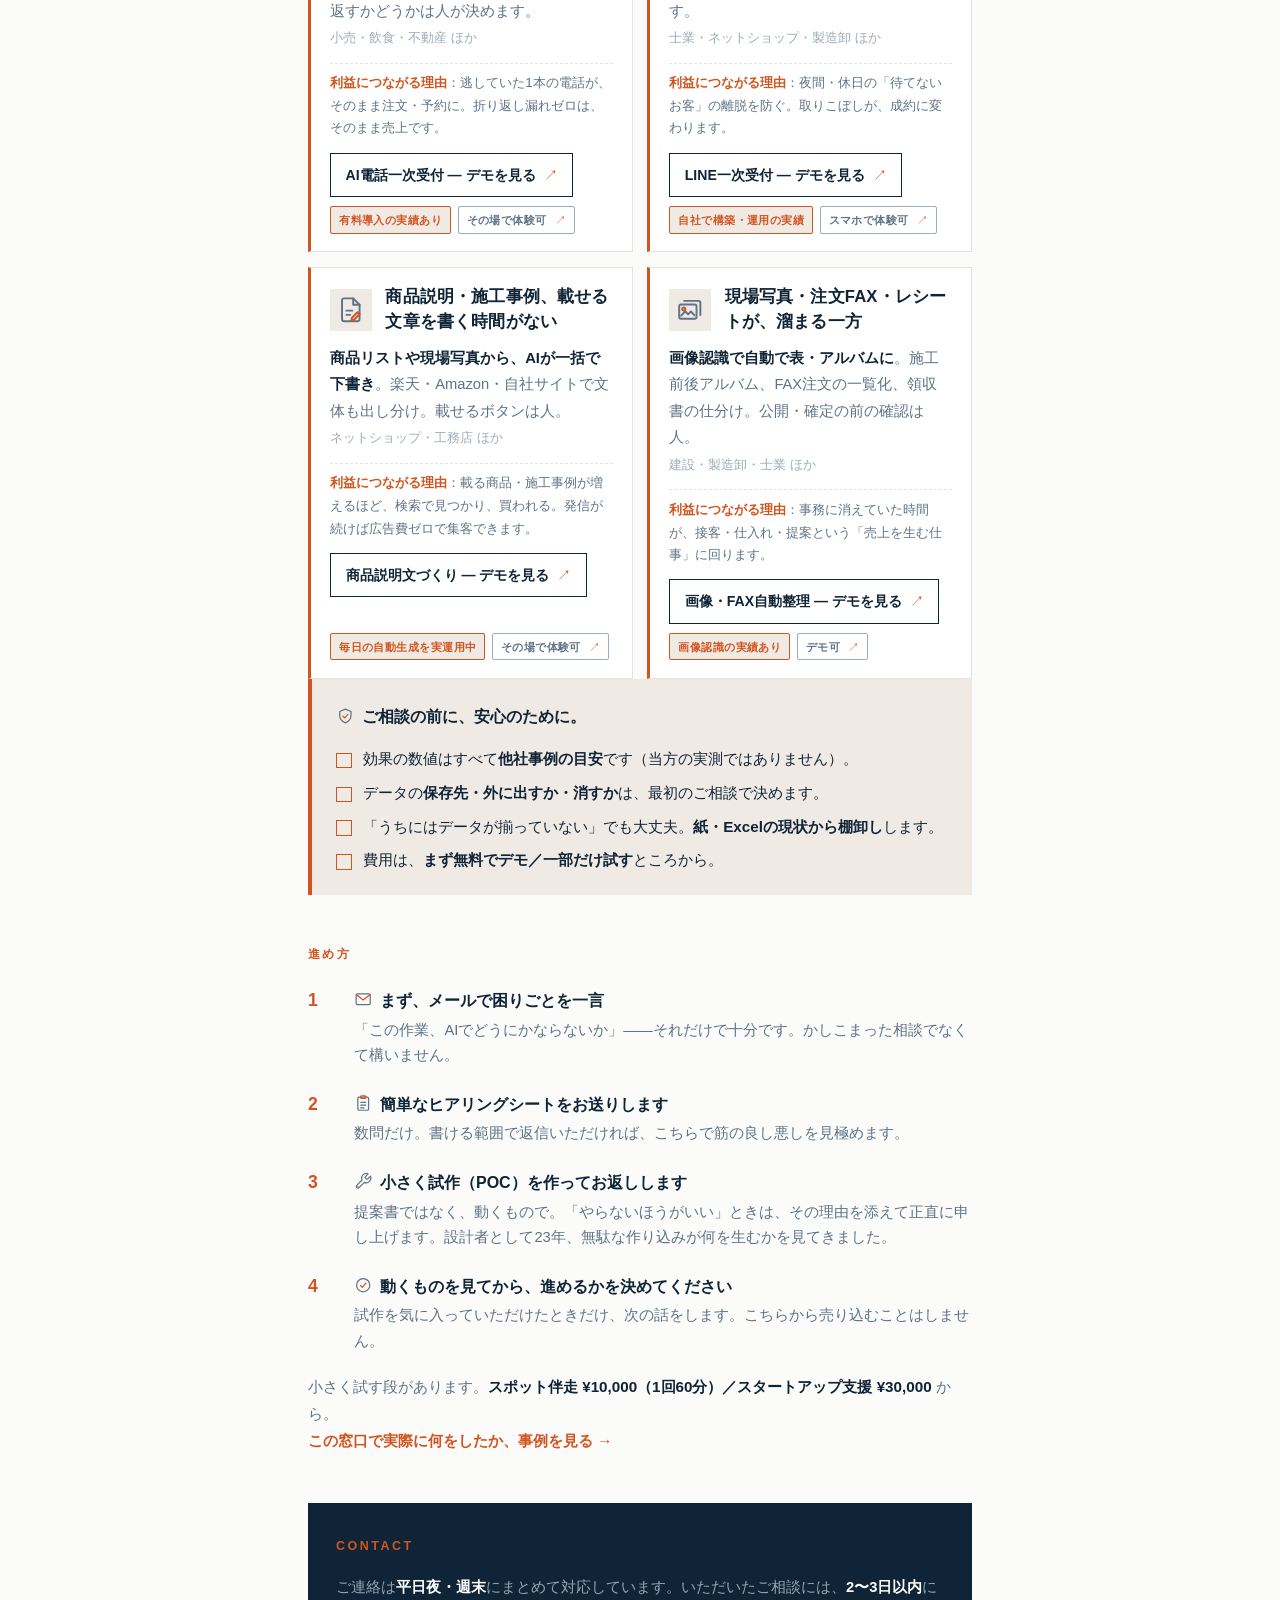
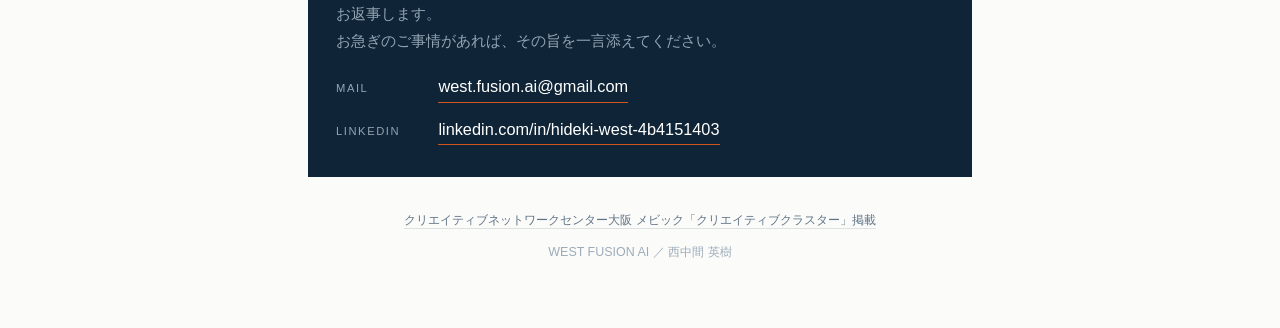
==== commit 27200944: "名乗りの2文目を1行に収める（4面）" ====
--- a/index.html
+++ b/index.html
@@ -294,7 +294,7 @@
     <p class="brand">WEST FUSION <span>AI</span></p>
     <h1>その作業、<br>まだ人がやっていませんか。</h1>
     <p class="lede">議事録の書き起こし、電話内容のExcel転記、見積の二重入力。<br>「昔からこうだから」で残っている手作業を、動くもので消します。</p>
-    <p class="who"><b>西中間 英樹</b>　WEST FUSION AI 代表<span class="who-body">製造業23年。<span class="who-lead">発注する側にも、受注する側にも、両方立ってきました。</span><br>図面を出して、見積もりを見て、仕様変更を飲むか突き返すかを決める。受けて、作って、期日までに納める。<br><span class="who-lead">どちらも自分の仕事です。だから、どちらの側から見ても話ができます。</span></span><small>機構設計18年・特許46件・海外赴任3年／いまも設計と量産の現場に立つ実務者</small></p>
+    <p class="who"><b>西中間 英樹</b>　WEST FUSION AI 代表<span class="who-body">製造業23年。<span class="who-lead">発注する側にも、受注する側にも、両方立ってきました。</span><br>図面を出す側の考えも、受けて納める側の事情も、<span class="who-lead">どちらも自分の経験です。</span></span><small>機構設計18年・特許46件・海外赴任3年／いまも設計と量産の現場に立つ実務者</small></p>
   </div>
 </header>
 
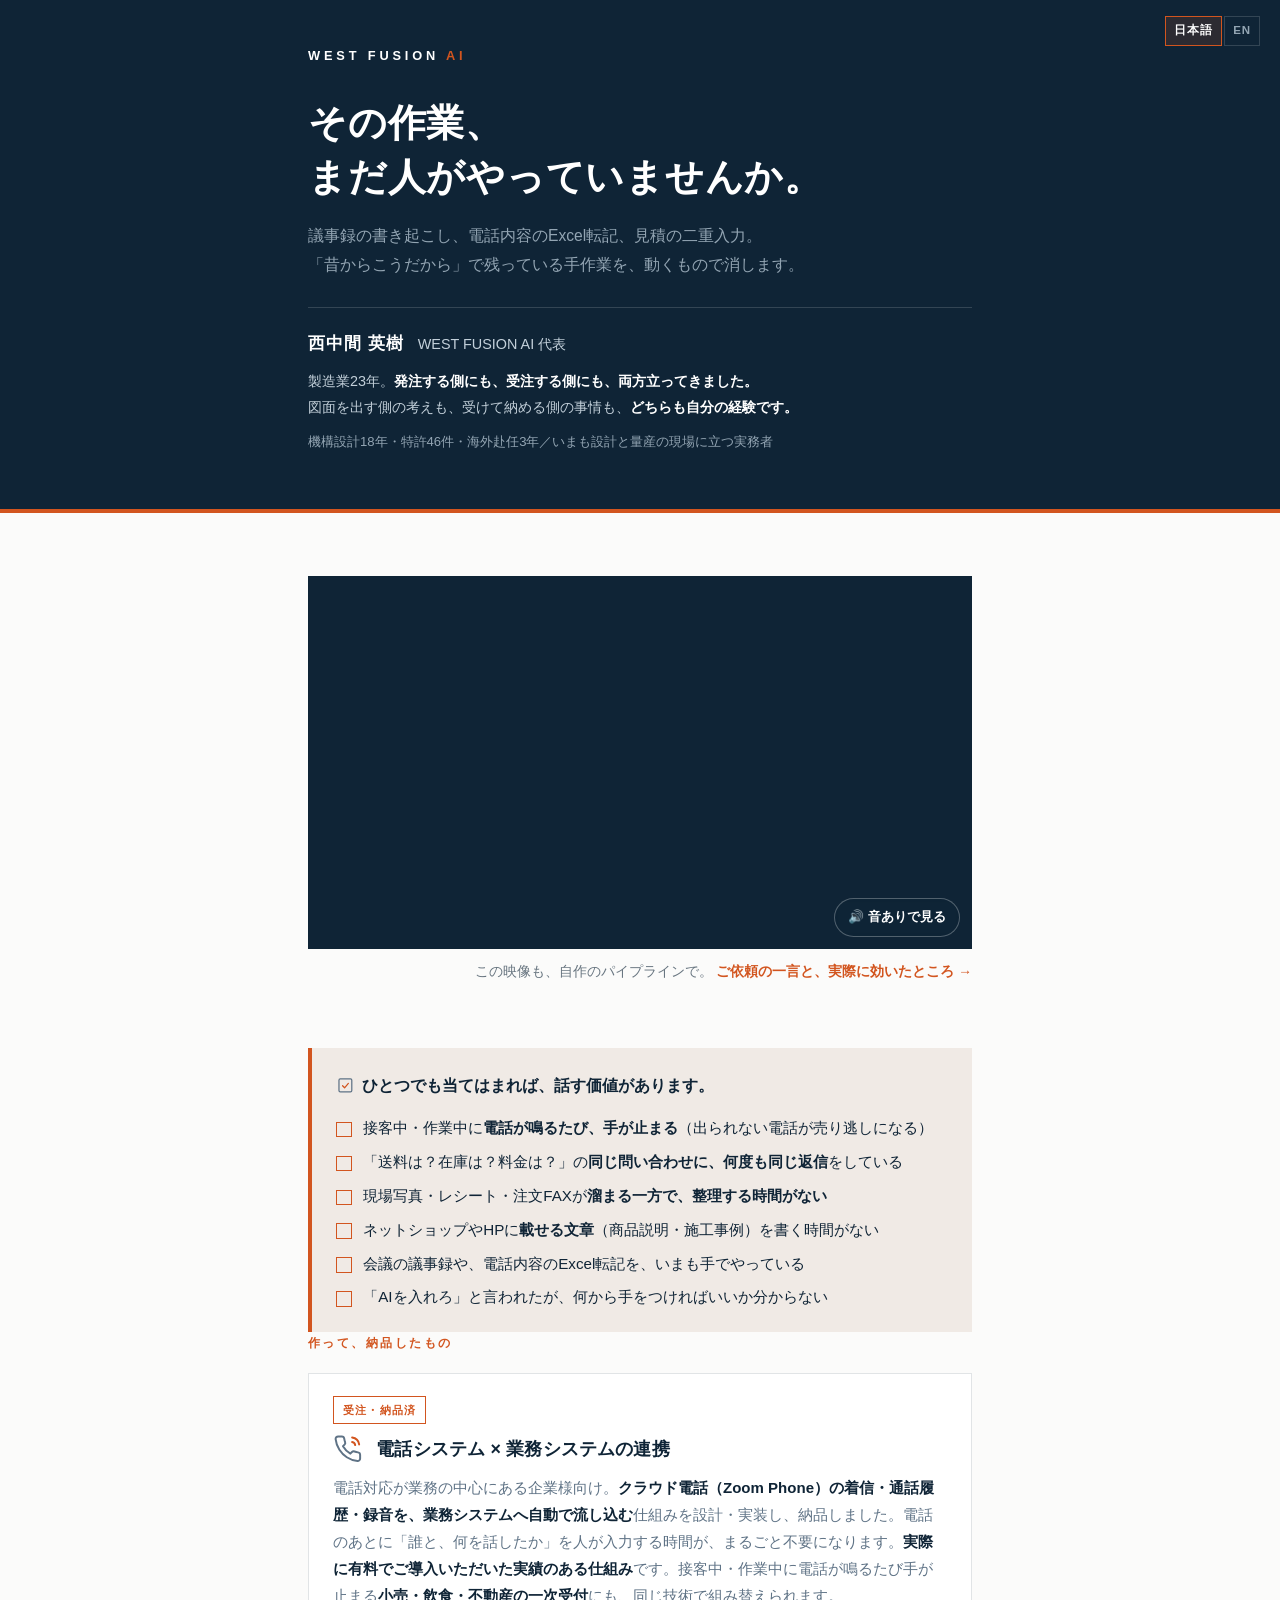
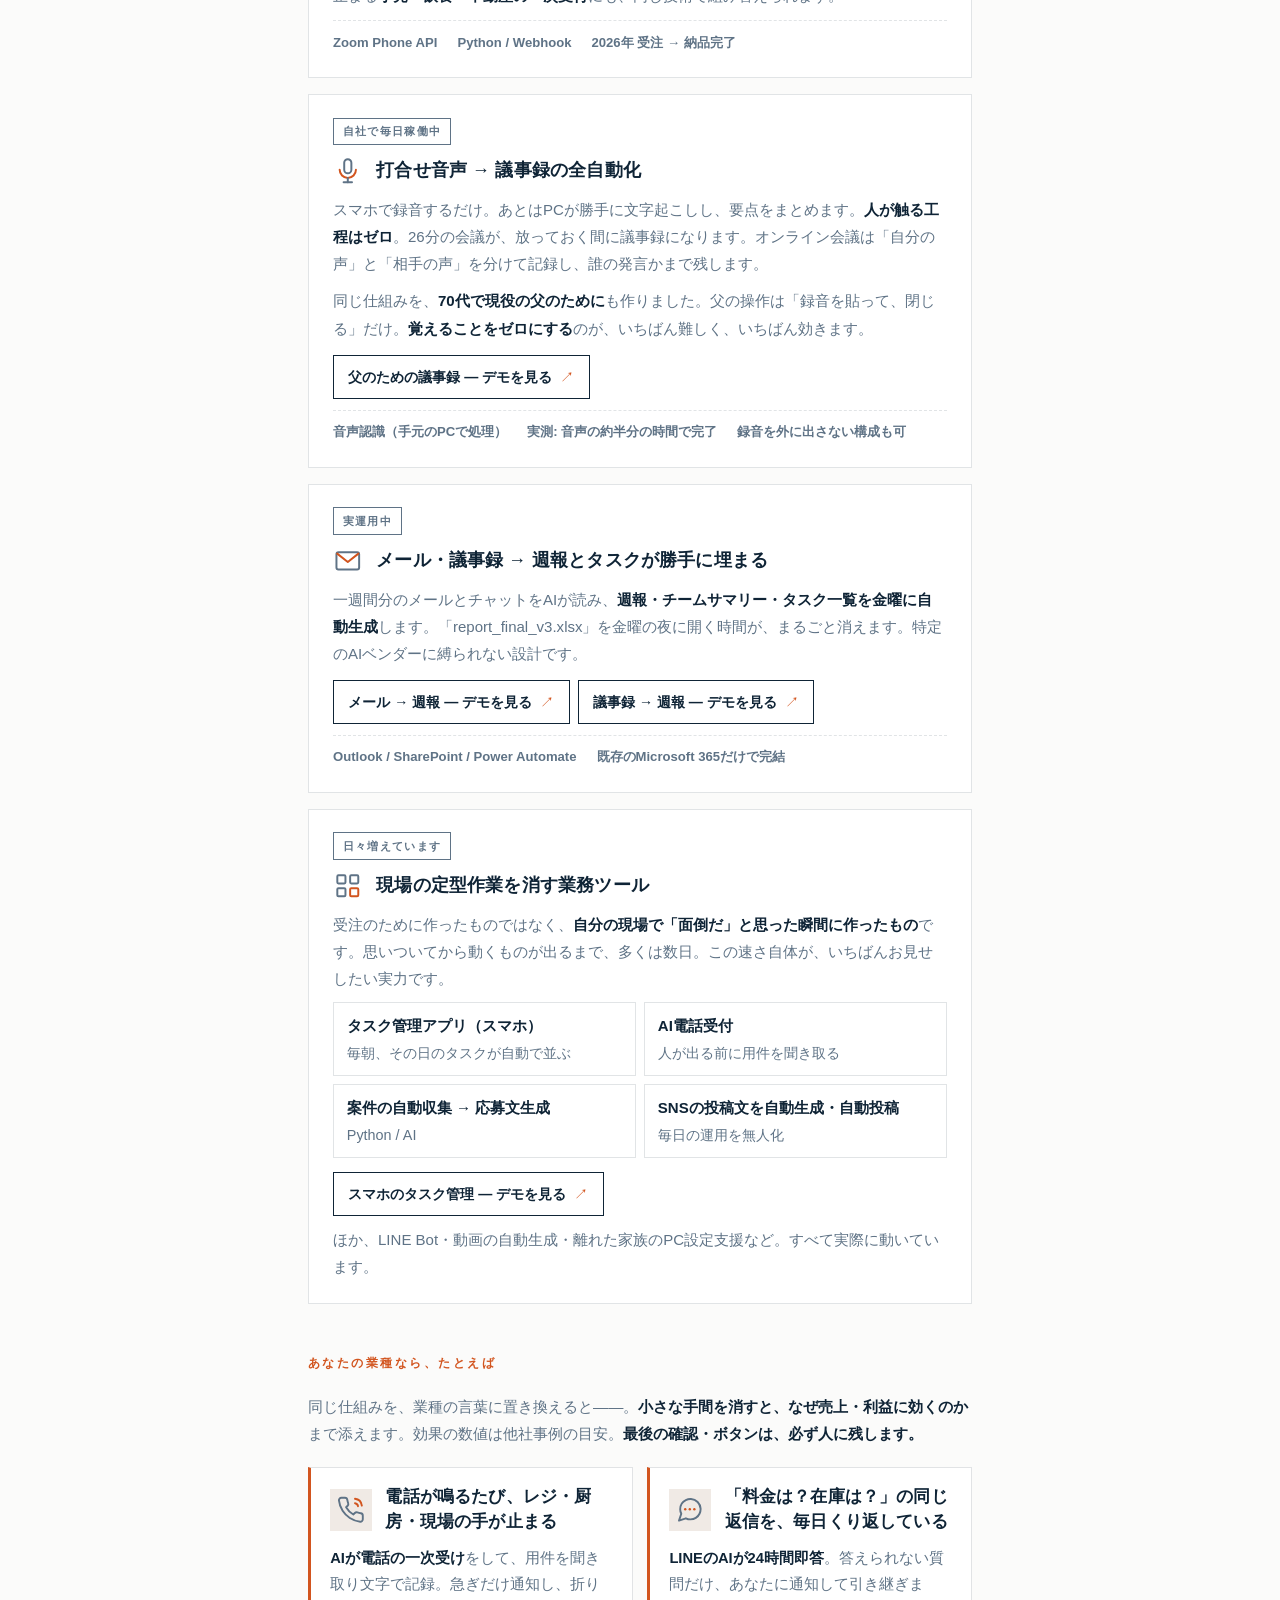
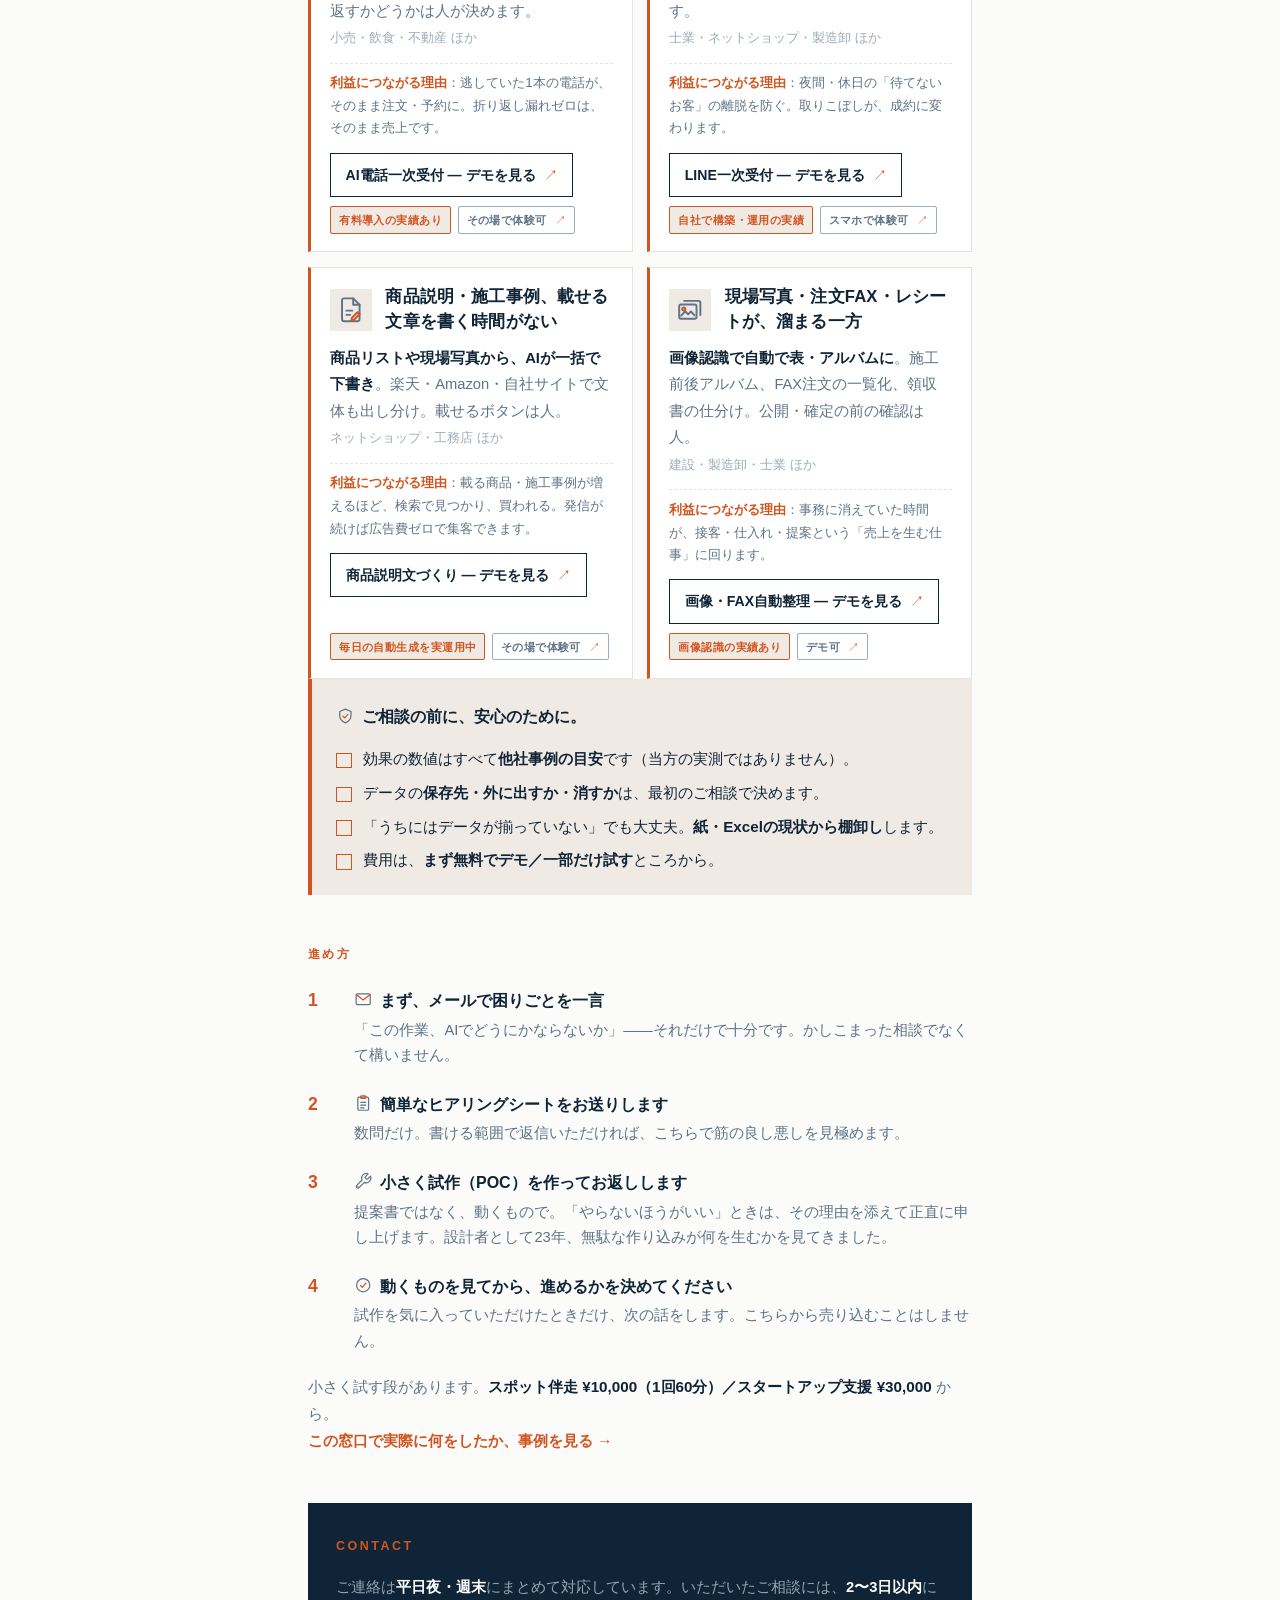
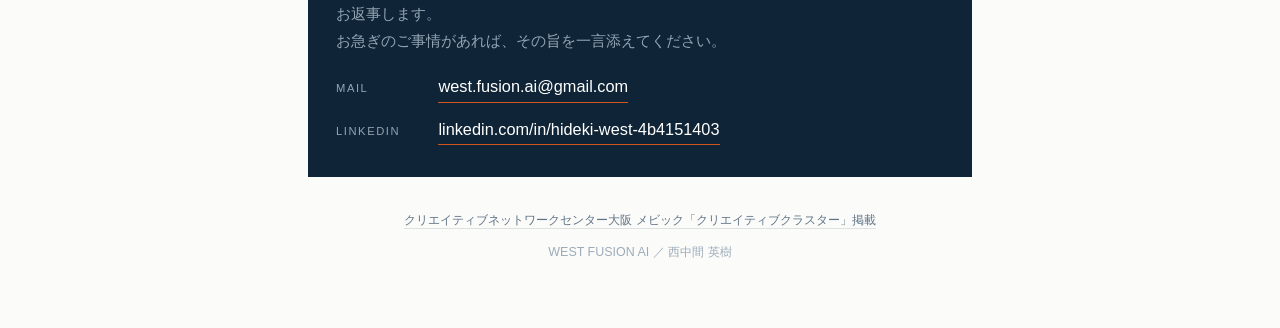
==== commit 69a8b7ea: "内製ツールの本数を出さない（トップ/for-creators/en）" ====
--- a/index.html
+++ b/index.html
@@ -390,7 +390,7 @@
     </article>
 
     <article class="proof">
-      <span class="tag live">14本</span>
+      <span class="tag live">日々増えています</span>
       <div class="hd"><svg class="icon picon" aria-hidden="true"><use href="#ic-grid"/></svg><h3>現場の定型作業を消す業務ツール</h3></div>
       <p>受注のために作ったものではなく、<b>自分の現場で「面倒だ」と思った瞬間に作ったもの</b>です。思いついてから動くものが出るまで、多くは数日。この速さ自体が、いちばんお見せしたい実力です。</p>
       <ul class="tools">
